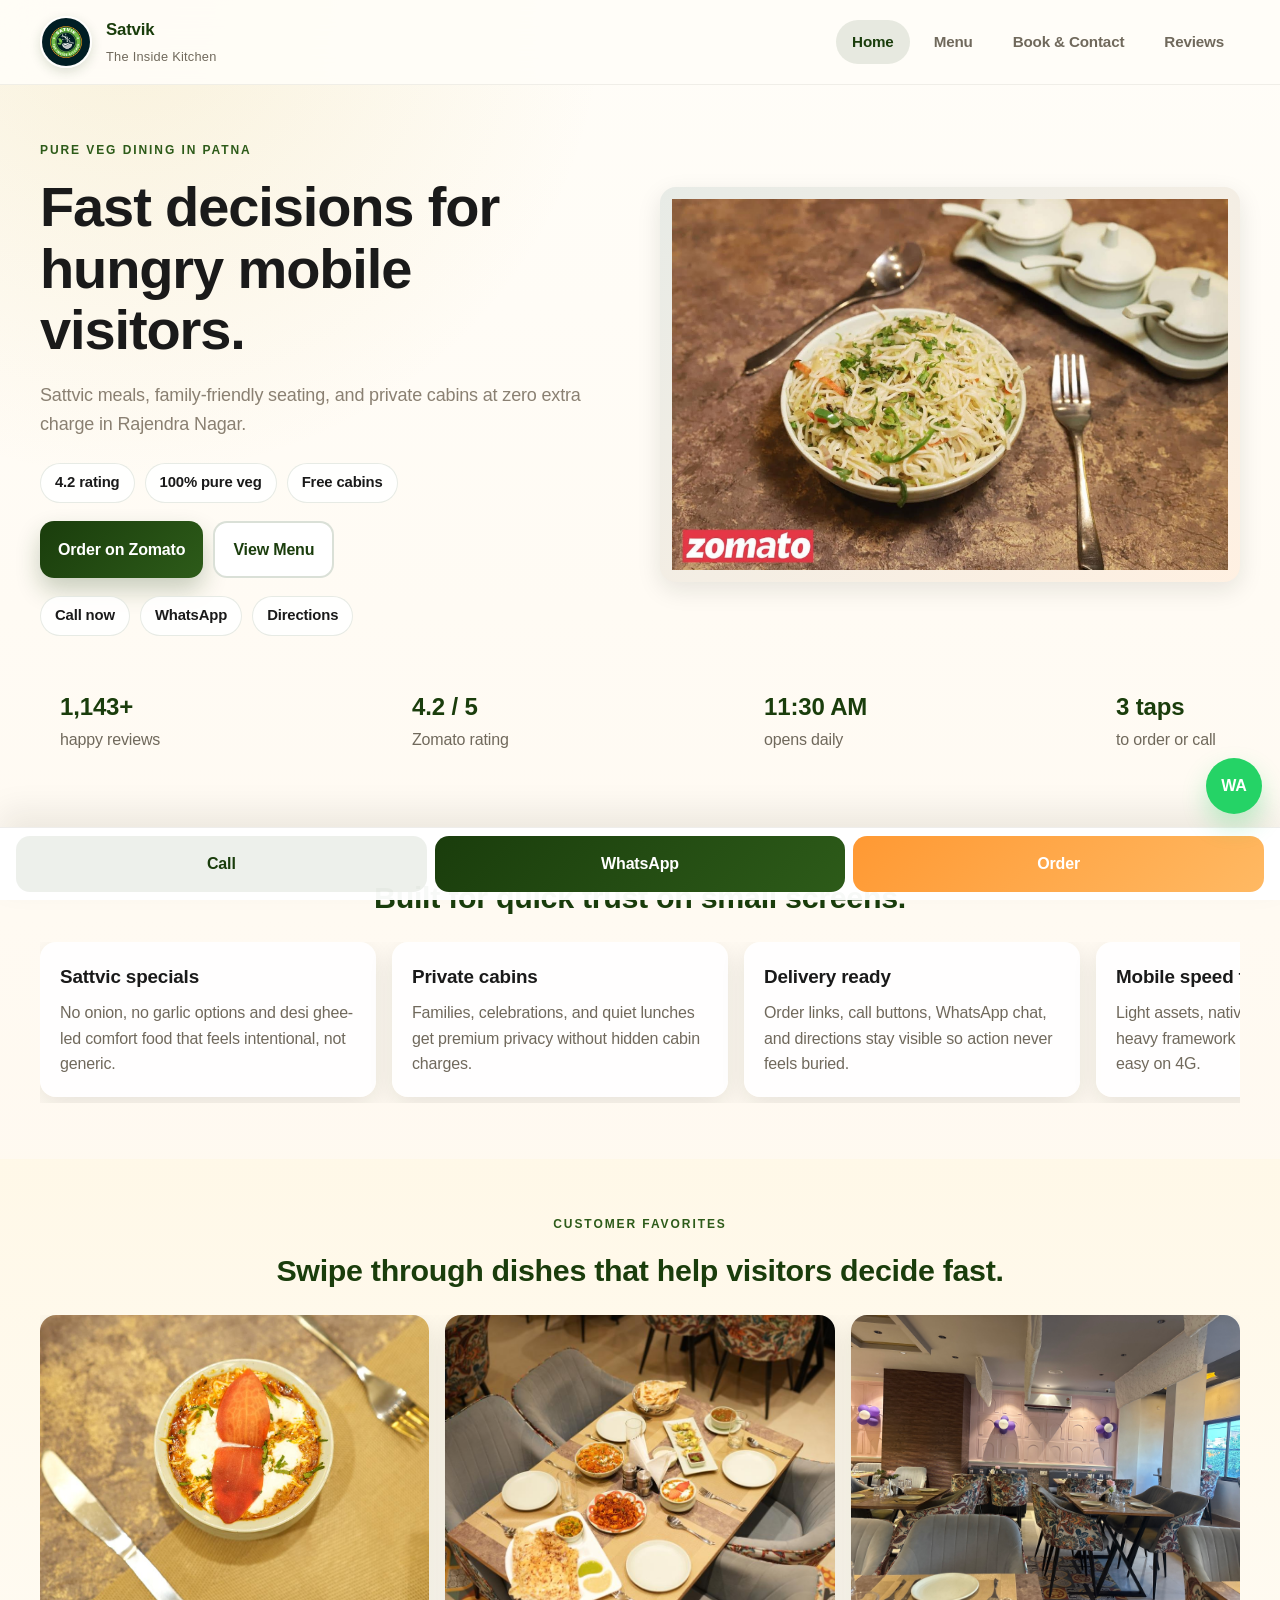
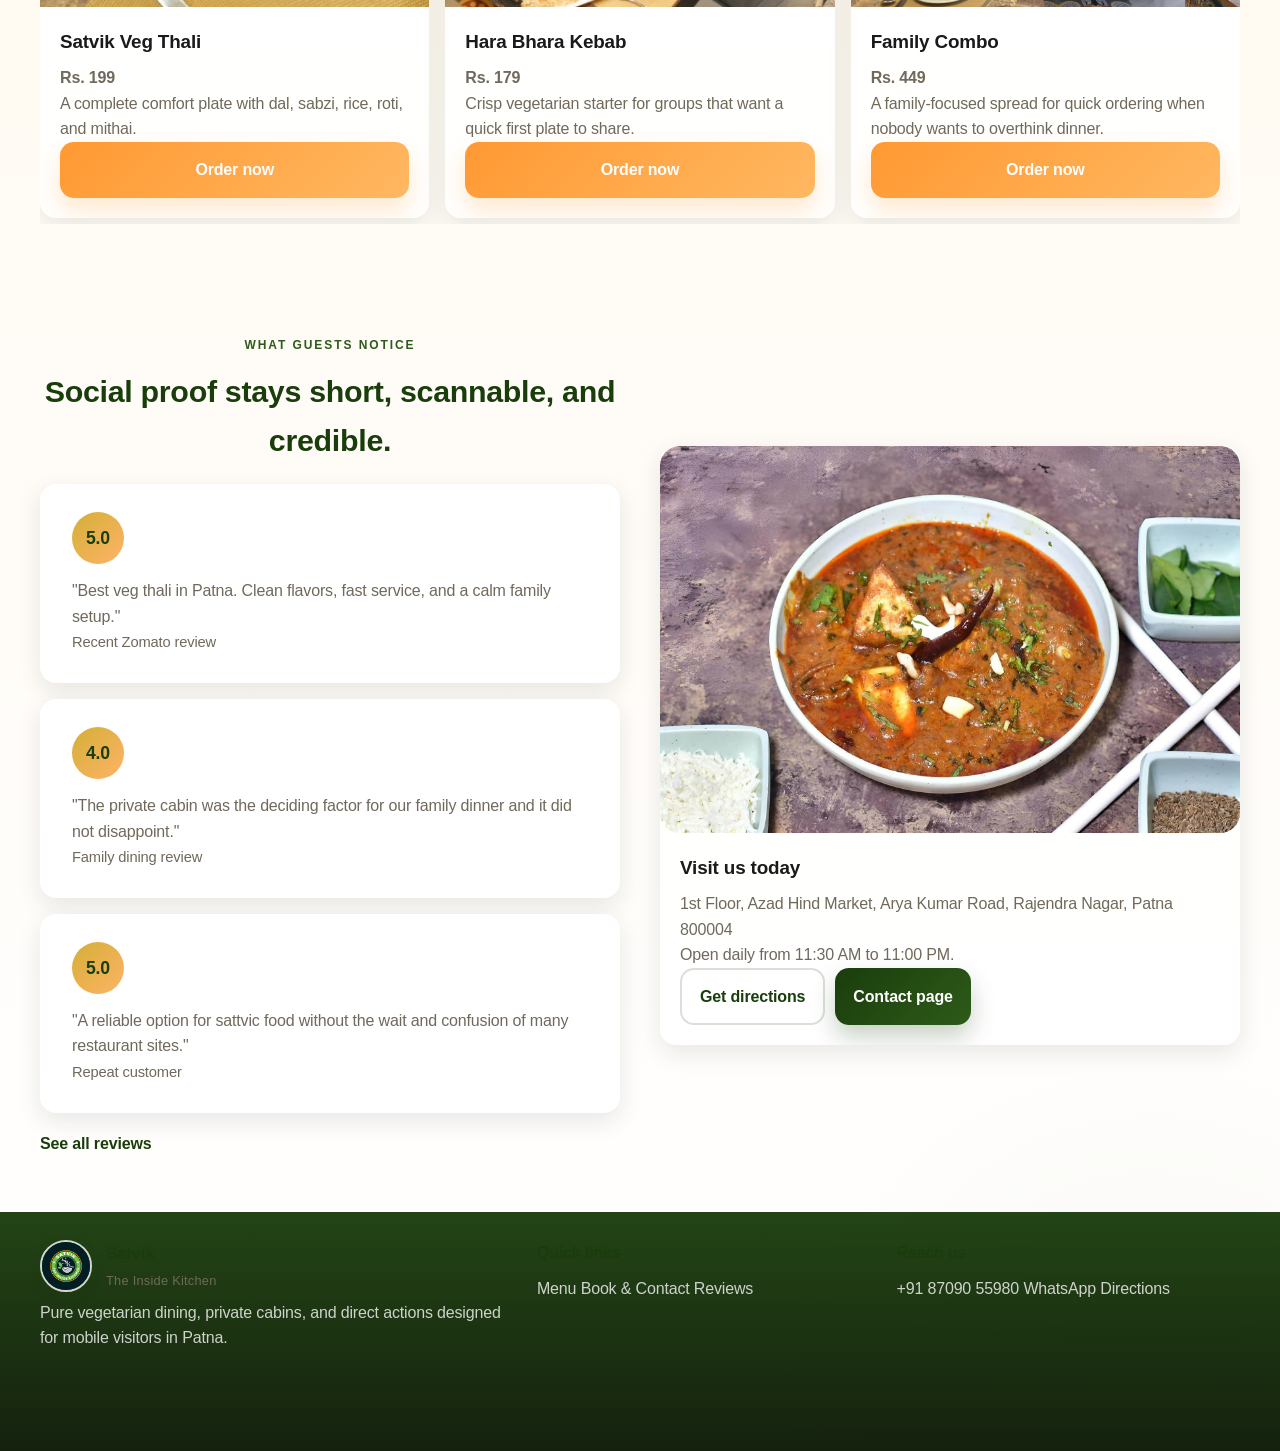
==== index.html @ 5a32f27f "changes" ====
<!DOCTYPE html>
<html lang="en">
<head>
  <meta charset="UTF-8">
  <meta name="viewport" content="width=device-width, initial-scale=1.0, maximum-scale=5.0, user-scalable=yes">
  <title>Satvik The Inside Kitchen | Pure Veg Restaurant in Patna</title>
  <meta name="description" content="Satvik The Inside Kitchen is a mobile-first pure vegetarian restaurant website for diners in Patna looking for sattvic meals, private cabins, family dining, and quick ordering.">
  <meta name="theme-color" content="#1A3D0C">
  <meta name="format-detection" content="telephone=no">
  <link rel="manifest" href="/manifest.json">
  <link rel="icon" href="/assets/img/logo.jpg" type="image/jpeg">
  <link rel="preload" href="/assets/css/styles.css" as="style">
  <link rel="stylesheet" href="/assets/css/styles.css">
  <meta property="og:title" content="Satvik The Inside Kitchen | Pure Veg Restaurant in Patna">
  <meta property="og:description" content="Pure veg dining, free private cabins, and fast mobile ordering for Patna.">
  <meta property="og:type" content="website">
  <meta property="og:image" content="/assets/img/interior-1.jpg">
  <script type="application/ld+json">
    {
      "@context": "https://schema.org",
      "@type": "Restaurant",
      "name": "Satvik The Inside Kitchen",
      "image": "https://satvik.in/logo.jpg",
      "address": {
        "@type": "PostalAddress",
        "streetAddress": "1st Floor, Azad Hind Market, Arya Kumar Road",
        "addressLocality": "Patna",
        "addressRegion": "Bihar",
        "postalCode": "800004",
        "addressCountry": "IN"
      },
      "geo": {
        "@type": "GeoCoordinates",
        "latitude": "25.5941",
        "longitude": "85.1376"
      },
      "telephone": "+918709055980",
      "servesCuisine": "Vegetarian, North Indian, South Indian",
      "priceRange": "INR 200-600",
      "openingHours": "Mo-Su 11:30-23:00",
      "aggregateRating": {
        "@type": "AggregateRating",
        "ratingValue": "4.2",
        "reviewCount": "1143"
      }
    }
  </script>
</head>
<body data-page="home">
  <div class="site-shell">
    <header class="site-header">
      <div class="container nav-row">
        <a class="brand" href="/index.html" aria-label="Satvik The Inside Kitchen home">
          <img src="/assets/img/logo.jpg" alt="Satvik The Inside Kitchen logo" width="52" height="52">
          <span class="brand-copy">
            <strong>Satvik</strong>
            <span>The Inside Kitchen</span>
          </span>
        </a>
        <button class="menu-toggle" type="button" aria-expanded="false" aria-controls="mobile-menu">
          <span></span>
          <span></span>
          <span></span>
          <span class="sr-only">Open navigation</span>
        </button>
        <nav class="desktop-nav" aria-label="Primary">
          <a href="/index.html">Home</a>
          <a href="/menu.html">Menu</a>
          <a href="/cabins.html">Book & Contact</a>
          <a href="/reviews.html">Reviews</a>
        </nav>
      </div>
      <div class="mobile-menu" id="mobile-menu" hidden>
        <div class="mobile-menu__panel">
          <div class="mobile-menu__top">
            <p class="eyebrow">Quick access</p>
            <button class="menu-close" type="button" aria-label="Close navigation">Close</button>
          </div>
          <nav class="mobile-menu__links" aria-label="Mobile">
            <a href="/index.html">Home</a>
            <a href="/menu.html">Menu</a>
            <a href="/cabins.html">Book Cabins</a>
            <a href="/reviews.html">Reviews</a>
          </nav>
          <div class="mobile-menu__actions">
            <a class="btn btn-primary" href="https://www.zomato.com/search?query=Satvik%20The%20Inside%20Kitchen%20Patna" target="_blank" rel="noreferrer">Order on Zomato</a>
            <a class="btn btn-secondary" href="https://www.swiggy.com/search?query=Satvik%20The%20Inside%20Kitchen" target="_blank" rel="noreferrer">Order on Swiggy</a>
          </div>
          <div class="mobile-menu__meta">
            <p><a href="tel:+918709055980">Call +91 87090 55980</a></p>
            <p>Open daily, 11:30 AM to 11:00 PM</p>
          </div>
        </div>
      </div>
    </header>

    <main>
      <section class="hero">
        <div class="container hero-grid">
          <div class="hero-copy">
            <p class="eyebrow">Pure veg dining in Patna</p>
            <h1>Fast decisions for hungry mobile visitors.</h1>
            <p class="lead">Sattvic meals, family-friendly seating, and private cabins at zero extra charge in Rajendra Nagar.</p>
            <div class="trust-badges" aria-label="Trust highlights">
              <span>4.2 rating</span>
              <span>100% pure veg</span>
              <span>Free cabins</span>
            </div>
            <div class="hero-actions">
              <a class="btn btn-primary" href="https://www.zomato.com/search?query=Satvik%20The%20Inside%20Kitchen%20Patna" target="_blank" rel="noreferrer">Order on Zomato</a>
              <a class="btn btn-secondary" href="/menu.html">View Menu</a>
            </div>
            <div class="quick-strip">
              <a href="tel:+918709055980">Call now</a>
              <a href="https://wa.me/918709055980?text=Hi%2C%20I%20want%20to%20order%20from%20Satvik%20The%20Inside%20Kitchen." target="_blank" rel="noreferrer">WhatsApp</a>
              <a href="https://maps.app.goo.gl/a57dWRMNnk5Z7AGJ7" target="_blank" rel="noreferrer">Directions</a>
            </div>
          </div>
          <div class="hero-media">
            <img src="/assets/img/interior-1.jpg" alt="Satvik restaurant interior" width="720" height="540">
          </div>
        </div>
      </section>

      <section class="stats-strip">
        <div class="container scroller" data-carousel="stats">
          <article class="stat-card">
            <strong>1,143+</strong>
            <span>happy reviews</span>
          </article>
          <article class="stat-card">
            <strong>4.2 / 5</strong>
            <span>Zomato rating</span>
          </article>
          <article class="stat-card">
            <strong>11:30 AM</strong>
            <span>opens daily</span>
          </article>
          <article class="stat-card">
            <strong>3 taps</strong>
            <span>to order or call</span>
          </article>
        </div>
      </section>

      <section class="section">
        <div class="container">
          <div class="section-heading">
            <p class="eyebrow">Why Patna chooses us</p>
            <h2>Built for quick trust on small screens.</h2>
          </div>
          <div class="feature-rail scroller" data-carousel="features">
            <article class="info-card feature-card">
              <h3>Sattvic specials</h3>
              <p>No onion, no garlic options and desi ghee-led comfort food that feels intentional, not generic.</p>
            </article>
            <article class="info-card feature-card">
              <h3>Private cabins</h3>
              <p>Families, celebrations, and quiet lunches get premium privacy without hidden cabin charges.</p>
            </article>
            <article class="info-card feature-card">
              <h3>Delivery ready</h3>
              <p>Order links, call buttons, WhatsApp chat, and directions stay visible so action never feels buried.</p>
            </article>
            <article class="info-card feature-card">
              <h3>Mobile speed first</h3>
              <p>Light assets, native lazy loading, and no heavy framework runtime keep the site easy on 4G.</p>
            </article>
          </div>
        </div>
      </section>

      <section class="section section-cream">
        <div class="container">
          <div class="section-heading">
            <p class="eyebrow">Customer favorites</p>
            <h2>Swipe through dishes that help visitors decide fast.</h2>
          </div>
          <div class="dish-carousel scroller" data-carousel="dishes">
            <article class="dish-card">
              <img src="/assets/img/dish-dal.jpg" alt="Satvik Dal with Cream" width="480" height="360" loading="lazy">
              <div class="dish-card__body">
                <h3>Satvik Veg Thali</h3>
                <p class="price">Rs. 199</p>
                <p>A complete comfort plate with dal, sabzi, rice, roti, and mithai.</p>
                <a class="btn btn-accent" href="https://wa.me/918709055980?text=Hi%2C%20I%20want%20to%20order%20the%20Satvik%20Veg%20Thali." target="_blank" rel="noreferrer">Order now</a>
              </div>
            </article>
            <article class="dish-card">
              <img src="/assets/img/table-spread.jpg" alt="Family Dining Spread" width="480" height="360" loading="lazy">
              <div class="dish-card__body">
                <h3>Hara Bhara Kebab</h3>
                <p class="price">Rs. 179</p>
                <p>Crisp vegetarian starter for groups that want a quick first plate to share.</p>
                <a class="btn btn-accent" href="https://wa.me/918709055980?text=Hi%2C%20I%20want%20to%20order%20Hara%20Bhara%20Kebab." target="_blank" rel="noreferrer">Order now</a>
              </div>
            </article>
            <article class="dish-card">
              <img src="/assets/img/interior-wide.jpg" alt="Restaurant Atmosphere" width="480" height="360" loading="lazy">
              <div class="dish-card__body">
                <h3>Family Combo</h3>
                <p class="price">Rs. 449</p>
                <p>A family-focused spread for quick ordering when nobody wants to overthink dinner.</p>
                <a class="btn btn-accent" href="https://wa.me/918709055980?text=Hi%2C%20I%20want%20to%20order%20the%20Family%20Combo." target="_blank" rel="noreferrer">Order now</a>
              </div>
            </article>
          </div>
        </div>
      </section>

      <section class="section">
        <div class="container split-grid">
          <div>
            <div class="section-heading">
              <p class="eyebrow">What guests notice</p>
              <h2>Social proof stays short, scannable, and credible.</h2>
            </div>
            <div class="stack">
              <article class="info-card review-card">
                <strong>5.0</strong>
                <p>"Best veg thali in Patna. Clean flavors, fast service, and a calm family setup."</p>
                <span>Recent Zomato review</span>
              </article>
              <article class="info-card review-card">
                <strong>4.0</strong>
                <p>"The private cabin was the deciding factor for our family dinner and it did not disappoint."</p>
                <span>Family dining review</span>
              </article>
              <article class="info-card review-card">
                <strong>5.0</strong>
                <p>"A reliable option for sattvic food without the wait and confusion of many restaurant sites."</p>
                <span>Repeat customer</span>
              </article>
            </div>
            <a class="text-link" href="/reviews.html">See all reviews</a>
          </div>
          <div class="location-panel">
            <img src="/assets/img/interior-2.jpg" alt="Restaurant interior at Satvik" width="640" height="480" loading="lazy">
            <div class="location-panel__body">
              <h3>Visit us today</h3>
              <p>1st Floor, Azad Hind Market, Arya Kumar Road, Rajendra Nagar, Patna 800004</p>
              <p>Open daily from 11:30 AM to 11:00 PM.</p>
              <div class="location-actions">
                <a class="btn btn-secondary" href="https://maps.app.goo.gl/a57dWRMNnk5Z7AGJ7" target="_blank" rel="noreferrer">Get directions</a>
                <a class="btn btn-primary" href="/contact.html">Contact page</a>
              </div>
            </div>
          </div>
        </div>
      </section>
    </main>

    <footer class="site-footer">
      <div class="container footer-grid">
        <div>
          <a class="brand brand-footer" href="/index.html">
            <img src="/assets/img/logo.jpg" alt="" width="52" height="52">
            <span class="brand-copy">
              <strong>Satvik</strong>
              <span>The Inside Kitchen</span>
            </span>
          </a>
          <p>Pure vegetarian dining, private cabins, and direct actions designed for mobile visitors in Patna.</p>
        </div>
        <div>
          <h2>Quick links</h2>
          <a href="/menu.html">Menu</a>
          <a href="/cabins.html">Book & Contact</a>
          <a href="/reviews.html">Reviews</a>
        </div>
        <div>
          <h2>Reach us</h2>
          <a href="tel:+918709055980">+91 87090 55980</a>
          <a href="https://wa.me/918709055980?text=Hi%2C%20I%20want%20to%20contact%20Satvik%20The%20Inside%20Kitchen." target="_blank" rel="noreferrer">WhatsApp</a>
          <a href="https://maps.app.goo.gl/a57dWRMNnk5Z7AGJ7" target="_blank" rel="noreferrer">Directions</a>
        </div>
      </div>
    </footer>

    <div class="bottom-action-bar" aria-label="Quick actions">
      <a href="tel:+918709055980">Call</a>
      <a class="is-primary" href="https://wa.me/918709055980?text=Hi%2C%20I%20want%20to%20place%20an%20order." target="_blank" rel="noreferrer">WhatsApp</a>
      <a class="is-accent" href="https://www.zomato.com/search?query=Satvik%20The%20Inside%20Kitchen%20Patna" target="_blank" rel="noreferrer">Order</a>
    </div>
    <a class="whatsapp-fab" href="https://wa.me/918709055980?text=Hi%2C%20I%20want%20to%20place%20an%20order." target="_blank" rel="noreferrer" aria-label="Chat on WhatsApp">WA</a>
  </div>
  <script src="/assets/js/app.js" defer></script>
</body>
</html>
---- assets/css/styles.css ----
:root {
  --green-900: #1a3d0c;
  --green-800: #234a12;
  --green-700: #2d5b19;
  --green-600: #3a6b22;
  --saffron-500: #ff9933;
  --saffron-400: #ffb366;
  --gold-500: #d4af37;
  --cream-100: #fff8e7;
  --stone-100: #f7f4ee;
  --stone-200: #ece5d8;
  --stone-400: #8a8072;
  --stone-500: #70695c;
  --text-900: #1a1a1a;
  --text-800: #2c2c2c;
  --text-700: #404040;
  --white: #ffffff;
  --shadow-soft: 0 16px 40px rgba(23, 32, 14, 0.14);
  --shadow-card: 0 8px 24px rgba(22, 28, 16, 0.1);
  --shadow-elevated: 0 20px 48px rgba(23, 32, 14, 0.18);
  --radius-sm: 12px;
  --radius-md: 16px;
  --radius-lg: 24px;
  --radius-full: 999px;
  --max-width: 1200px;
  --header-height: 84px;
  --action-bar-height: calc(72px + env(safe-area-inset-bottom, 0px));
}

*,
*::before,
*::after {
  box-sizing: border-box;
}

html {
  scroll-behavior: smooth;
}

body {
  margin: 0;
  font-family: 'Inter', -apple-system, BlinkMacSystemFont, "Segoe UI", Roboto, Oxygen, Ubuntu, sans-serif;
  font-size: 16px;
  line-height: 1.6;
  letter-spacing: -0.01em;
  color: var(--text-900);
  background:
    radial-gradient(circle at 10% 0%, rgba(212, 175, 55, 0.15), transparent 30rem),
    radial-gradient(circle at 90% 100%, rgba(26, 61, 12, 0.04), transparent 25rem),
    linear-gradient(180deg, #fffdf8 0%, #fff9f0 40%, #ffffff 100%);
  min-height: 100vh;
  -webkit-font-smoothing: antialiased;
  -moz-osx-font-smoothing: grayscale;
}

body.menu-open {
  overflow: hidden;
}

img {
  display: block;
  max-width: 100%;
  height: auto;
}

a {
  color: inherit;
  text-decoration: none;
}

button,
input,
select,
textarea {
  font: inherit;
}

button {
  cursor: pointer;
}

.sr-only {
  position: absolute;
  width: 1px;
  height: 1px;
  padding: 0;
  margin: -1px;
  overflow: hidden;
  clip: rect(0 0 0 0);
  white-space: nowrap;
  border: 0;
}

.container {
  width: min(100% - 32px, var(--max-width));
  margin: 0 auto;
}

.stack {
  display: grid;
  gap: 16px;
}

.site-header {
  position: sticky;
  top: 0;
  z-index: 30;
  backdrop-filter: blur(20px);
  background: rgba(255, 253, 248, 0.92);
  border-bottom: 1px solid rgba(112, 105, 92, 0.1);
}

.nav-row {
  min-height: var(--header-height);
  display: flex;
  align-items: center;
  justify-content: space-between;
  gap: 20px;
}

.brand {
  display: inline-flex;
  align-items: center;
  gap: 14px;
  min-height: 52px;
  text-decoration: none;
}

.brand img {
  width: 52px;
  height: 52px;
  border-radius: 50%;
  object-fit: cover;
  box-shadow: 0 4px 12px rgba(26, 61, 12, 0.15);
  border: 2px solid rgba(255, 255, 255, 0.8);
  transition: transform 0.2s ease, box-shadow 0.2s ease;
}

.brand:hover img {
  transform: scale(1.05);
  box-shadow: 0 6px 20px rgba(26, 61, 12, 0.2);
}

.brand-copy {
  display: grid;
  gap: 3px;
}

.brand-copy strong {
  font-size: 1.05rem;
  font-weight: 700;
  letter-spacing: -0.01em;
  color: var(--green-900);
}

.brand-copy span {
  font-size: 0.8rem;
  color: var(--stone-500);
  font-weight: 500;
  letter-spacing: 0.02em;
}

.menu-toggle,
.menu-close {
  min-width: 48px;
  min-height: 48px;
  border-radius: 999px;
  border: 1px solid rgba(26, 61, 12, 0.12);
  background: rgba(255, 255, 255, 0.94);
}

.menu-toggle {
  display: inline-grid;
  place-items: center;
  gap: 4px;
  padding: 10px;
}

.menu-toggle span:not(.sr-only) {
  width: 18px;
  height: 2px;
  border-radius: 999px;
  background: var(--green-900);
}

.desktop-nav {
  display: none;
  align-items: center;
  gap: 8px;
}

.desktop-nav a {
  color: var(--stone-500);
  font-weight: 600;
  font-size: 0.95rem;
  padding: 10px 16px;
  border-radius: var(--radius-full);
  transition: all 0.2s ease;
  position: relative;
}

.desktop-nav a:hover,
.desktop-nav a:focus-visible {
  color: var(--green-700);
  background: rgba(26, 61, 12, 0.06);
}

.desktop-nav a[href="/index.html"]:hover,
.desktop-nav a[href="/menu.html"]:hover,
.desktop-nav a[href="/cabins.html"]:hover,
.desktop-nav a[href="/reviews.html"]:hover {
  color: var(--green-900);
}

body[data-page="home"] .desktop-nav a[href="/index.html"],
body[data-page="menu"] .desktop-nav a[href="/menu.html"],
body[data-page="cabins"] .desktop-nav a[href="/cabins.html"],
body[data-page="reviews"] .desktop-nav a[href="/reviews.html"] {
  color: var(--green-900);
  background: rgba(26, 61, 12, 0.1);
  font-weight: 700;
}

.mobile-menu {
  position: fixed;
  inset: 0;
  background: rgba(24, 30, 20, 0.38);
  z-index: 50;
}

.mobile-menu__panel {
  margin-left: auto;
  width: min(100%, 380px);
  min-height: 100%;
  padding: 24px 20px calc(112px + env(safe-area-inset-bottom, 0px));
  background:
    linear-gradient(180deg, rgba(255, 255, 255, 0.98), rgba(255, 248, 231, 0.95));
  box-shadow: -24px 0 48px rgba(14, 18, 8, 0.16);
  display: grid;
  align-content: start;
  gap: 24px;
}

.mobile-menu__top {
  display: flex;
  align-items: center;
  justify-content: space-between;
}

.mobile-menu__links,
.mobile-menu__actions,
.mobile-menu__meta {
  display: grid;
  gap: 12px;
}

.mobile-menu__links a {
  min-height: 52px;
  display: flex;
  align-items: center;
  padding: 0 16px;
  border-radius: var(--radius-sm);
  background: rgba(255, 255, 255, 0.7);
  font-weight: 700;
}

.mobile-menu__meta {
  color: var(--stone-500);
  font-size: 0.94rem;
}

.eyebrow {
  margin: 0;
  color: var(--green-700);
  font-size: 0.75rem;
  font-weight: 700;
  letter-spacing: 0.16em;
  text-transform: uppercase;
  font-family: inherit;
}

.hero,
.page-hero {
  padding: 24px 0 16px;
}

.hero-grid,
.split-grid {
  display: grid;
  gap: 24px;
}

.hero-copy {
  padding: 8px 0 0;
}

.hero-copy h1,
.page-hero h1 {
  margin: 16px 0 20px;
  font-size: clamp(2rem, 5vw, 3.5rem);
  line-height: 1.1;
  letter-spacing: -0.02em;
  font-weight: 700;
  color: var(--text-900);
}

.lead {
  margin: 0;
  color: var(--stone-400);
  font-size: 1.125rem;
  line-height: 1.6;
  font-weight: 400;
  max-width: 65ch;
}

.hero-media,
.media-card,
.map-card,
.location-panel,
.form-panel,
.summary-card,
.info-card,
.dish-card,
.action-card {
  border-radius: var(--radius-md);
  box-shadow: var(--shadow-card);
  background: rgba(255, 255, 255, 0.9);
}

.hero-media {
  overflow: hidden;
  padding: 12px;
  background:
    linear-gradient(145deg, rgba(26, 61, 12, 0.1), rgba(255, 153, 51, 0.14)),
    var(--white);
}

.trust-badges,
.quick-strip,
.hero-actions,
.location-actions {
  display: flex;
  flex-wrap: wrap;
  gap: 10px;
}

.trust-badges {
  margin: 24px 0 18px;
}

.trust-badges span,
.quick-strip a {
  min-height: 40px;
  display: inline-flex;
  align-items: center;
  padding: 0 14px;
  border-radius: 999px;
  background: rgba(255, 255, 255, 0.86);
  border: 1px solid rgba(26, 61, 12, 0.1);
  font-size: 0.93rem;
  font-weight: 600;
}

.quick-strip {
  margin-top: 18px;
}

.btn {
  min-height: 56px;
  width: 100%;
  padding: 14px 18px;
  border-radius: 14px;
  border: 0;
  display: inline-flex;
  justify-content: center;
  align-items: center;
  gap: 8px;
  font-weight: 800;
  text-align: center;
  transition: transform 0.18s ease, box-shadow 0.18s ease;
}

.btn:active {
  transform: scale(0.98);
}

.btn-primary {
  background: linear-gradient(135deg, var(--green-900), var(--green-700));
  color: var(--white);
  box-shadow: 0 12px 24px rgba(26, 61, 12, 0.24);
}

.btn-secondary {
  background: var(--white);
  color: var(--green-900);
  border: 2px solid rgba(26, 61, 12, 0.16);
}

.btn-accent {
  background: linear-gradient(135deg, var(--saffron-500), #ffb861);
  color: var(--white);
  box-shadow: 0 12px 24px rgba(255, 153, 51, 0.24);
}

.btn-small {
  min-height: 40px;
  width: auto;
  padding: 8px 14px;
  border-radius: 10px;
  font-size: 0.95rem;
}

.section {
  padding: 28px 0;
}

.section-cream {
  background: linear-gradient(180deg, rgba(255, 248, 231, 0.9), rgba(255, 253, 248, 0.7));
}

.section-heading {
  padding-bottom: 20px;
  text-align: center;
}

.section-heading h2 {
  margin: 12px 0 0;
  font-size: clamp(1.4rem, 4vw, 1.8rem);
  font-weight: 700;
  color: var(--green-900);
  letter-spacing: -0.01em;
}

h2 {
  font-size: clamp(1.3rem, 3vw, 1.6rem);
  font-weight: 700;
  color: var(--green-900);
  letter-spacing: -0.01em;
  margin: 0 0 12px;
}

h3 {
  font-size: 1.15rem;
  font-weight: 600;
  color: var(--text-900);
  margin: 0 0 8px;
}

p {
  margin: 0 0 16px;
  color: var(--text-700);
}

.page-hero--compact {
  padding: 32px 0 24px;
  text-align: center;
}

.page-hero--compact h1 {
  max-width: 800px;
  margin-left: auto;
  margin-right: auto;
}

.page-hero--compact .lead {
  margin-left: auto;
  margin-right: auto;
}

.scroller {
  display: grid;
  grid-auto-flow: column;
  grid-auto-columns: minmax(76%, 1fr);
  gap: 16px;
  overflow-x: auto;
  overscroll-behavior-x: contain;
  scroll-snap-type: x mandatory;
  padding-bottom: 6px;
  scrollbar-width: none;
}

.scroller::-webkit-scrollbar {
  display: none;
}

.scroller > * {
  scroll-snap-align: start;
}

.stats-strip {
  padding-bottom: 8px;
}

.stat-card,
.feature-card,
.review-card,
.summary-card,
.centered-panel {
  padding: 20px;
}

.stat-card strong {
  display: block;
  font-size: 1.5rem;
  color: var(--green-900);
}

.stat-card span {
  color: var(--stone-500);
}

.info-card h2,
.info-card h3,
.dish-card h3,
.location-panel__body h3 {
  margin: 0 0 8px;
  font-size: 1.18rem;
}

.info-card p,
.dish-card p,
.review-card p,
.location-panel__body p,
.summary-card p,
.centered-panel p {
  margin: 0;
  color: var(--stone-500);
}

.dish-card {
  overflow: hidden;
}

.dish-card img {
  aspect-ratio: 4 / 3;
  object-fit: cover;
  width: 100%;
}

.dish-card__body,
.location-panel__body,
.map-card,
.form-panel,
.summary-card,
.centered-panel {
  padding: 20px;
}

.price {
  color: var(--green-900);
  font-weight: 800;
  margin: 10px 0;
}

.review-card strong,
.summary-score {
  display: inline-flex;
  min-width: 52px;
  min-height: 52px;
  align-items: center;
  justify-content: center;
  border-radius: 999px;
  background: rgba(212, 175, 55, 0.18);
  color: var(--green-900);
  margin-bottom: 14px;
  font-size: 1.1rem;
}

.review-card span,
.review-source span,
.review-meta span {
  color: var(--stone-500);
  font-size: 0.92rem;
}

.text-link {
  display: inline-flex;
  margin-top: 18px;
  color: var(--green-900);
  font-weight: 800;
}

.page-main {
  padding-bottom: calc(var(--action-bar-height) + 24px);
}

.page-hero--compact {
  padding-bottom: 10px;
}

.sticky-tabs {
  position: sticky;
  top: var(--header-height);
  z-index: 20;
  background: rgba(255, 251, 243, 0.92);
  backdrop-filter: blur(16px);
  border-bottom: 1px solid rgba(112, 105, 92, 0.12);
}

.tab-row {
  display: flex;
  gap: 10px;
  overflow-x: auto;
  padding: 12px 0;
  scrollbar-width: none;
}

.tab-row::-webkit-scrollbar {
  display: none;
}

.tab-link {
  min-height: 44px;
  padding: 0 16px;
  border-radius: 999px;
  border: 1px solid rgba(26, 61, 12, 0.12);
  background: var(--white);
  display: inline-flex;
  align-items: center;
  justify-content: center;
  font-weight: 700;
  white-space: nowrap;
}

.tab-link.is-active {
  background: var(--green-900);
  color: var(--white);
}

.menu-layout {
  display: grid;
  gap: 24px;
}

.menu-group {
  scroll-margin-top: 144px;
}

.menu-group__header {
  margin-bottom: 14px;
}

.menu-group__header h2 {
  margin: 0 0 8px;
  font-size: 1.5rem;
}

.menu-group__header p {
  margin: 0;
  color: var(--stone-500);
}

.menu-items {
  display: grid;
  gap: 12px;
}

.menu-item {
  display: flex;
  gap: 12px;
  align-items: stretch;
  padding: 14px;
  border-radius: 18px;
  background: rgba(255, 255, 255, 0.92);
  box-shadow: var(--shadow-card);
}

.menu-item img {
  width: 88px;
  height: 88px;
  flex-shrink: 0;
  border-radius: 14px;
}

.menu-item h3 {
  margin: 0 0 6px;
  font-size: 1.05rem;
}

.menu-item p {
  margin: 0 0 10px;
  color: var(--stone-500);
  font-size: 0.95rem;
}

.menu-item__footer {
  display: flex;
  align-items: center;
  justify-content: space-between;
  gap: 12px;
}

.menu-item__footer strong {
  font-size: 1.12rem;
  color: var(--green-900);
}

.is-hidden {
  display: none;
}

.btn-show-more {
  margin-top: 14px;
}

.menu-cta {
  position: sticky;
  bottom: calc(var(--action-bar-height) + 16px);
  align-self: start;
  display: grid;
  gap: 14px;
  padding: 20px;
  border-radius: var(--radius-md);
  background: linear-gradient(180deg, rgba(26, 61, 12, 0.95), rgba(45, 91, 25, 0.93));
  color: var(--white);
  box-shadow: var(--shadow-soft);
}

.menu-cta h2,
.menu-cta p {
  margin: 0;
}

.features-grid,
.platform-grid,
.footer-grid {
  display: grid;
  gap: 16px;
}

.gallery-rail img,
.gallery-grid img,
.map-card img,
.location-panel img {
  width: 100%;
  border-radius: 20px;
}

.gallery-grid {
  display: grid;
  grid-template-columns: repeat(2, minmax(0, 1fr));
  gap: 8px;
}

.gallery-item {
  padding: 0;
  border: 0;
  background: transparent;
  border-radius: 16px;
  overflow: hidden;
  box-shadow: var(--shadow-card);
}

.gallery-item[hidden] {
  display: none;
}

.lightbox {
  position: fixed;
  inset: 0;
  z-index: 80;
  background: rgba(14, 16, 11, 0.9);
  display: grid;
  place-items: center;
  padding: 20px;
}

.lightbox img {
  max-width: min(100%, 720px);
  max-height: 80vh;
  border-radius: 20px;
}

.lightbox__close {
  position: absolute;
  top: 20px;
  right: 20px;
  min-height: 48px;
  padding: 0 16px;
  border-radius: 999px;
  border: 0;
  background: rgba(255, 255, 255, 0.14);
  color: var(--white);
}

.summary-card {
  background: linear-gradient(145deg, rgba(26, 61, 12, 0.98), rgba(45, 91, 25, 0.96));
  color: var(--white);
}

.summary-card p {
  color: rgba(255, 255, 255, 0.76);
}

.summary-score {
  background: rgba(255, 255, 255, 0.14);
  color: var(--white);
  width: 72px;
  height: 72px;
  font-size: 1.6rem;
}

.review-meta,
.review-source {
  display: flex;
  align-items: center;
  justify-content: space-between;
  gap: 12px;
}

.review-card--full p {
  margin: 16px 0;
  line-height: 1.7;
  font-size: 1.05rem;
}

.reviews-stack {
  display: grid;
  gap: 16px;
  max-width: 800px;
  margin: 0 auto;
}

.review-card {
  padding: 24px;
  background: var(--white);
  border-radius: var(--radius-md);
  box-shadow: var(--shadow-card);
  transition: transform 0.2s ease, box-shadow 0.2s ease;
}

.review-card:hover {
  transform: translateY(-2px);
  box-shadow: var(--shadow-soft);
}

.review-card strong {
  background: linear-gradient(135deg, var(--gold-500), var(--saffron-400));
  color: var(--green-900);
  font-weight: 700;
}

.platform-grid {
  display: grid;
  gap: 12px;
}

.platform-grid .info-card {
  padding: 20px;
  text-align: center;
  display: flex;
  flex-direction: column;
  align-items: center;
  justify-content: center;
  min-height: 100px;
}

.platform-grid .info-card h2 {
  font-size: 0.9rem;
  color: var(--stone-500);
  margin: 0 0 6px;
  font-weight: 600;
  text-transform: uppercase;
  letter-spacing: 0.08em;
}

.platform-grid .info-card p {
  font-size: 1.4rem;
  font-weight: 700;
  color: var(--green-900);
  margin: 0;
}

.summary-card {
  padding: 28px;
  display: flex;
  flex-direction: column;
  justify-content: center;
}

.summary-card h2 {
  font-size: 1.1rem;
  margin: 16px 0 8px;
  font-weight: 600;
}

.summary-card p {
  font-size: 0.95rem;
  line-height: 1.6;
}

.summary-score {
  background: linear-gradient(135deg, var(--gold-500), var(--saffron-400));
  color: var(--green-900);
  width: 72px;
  height: 72px;
  font-size: 1.8rem;
  font-weight: 700;
  box-shadow: 0 8px 20px rgba(212, 175, 55, 0.3);
}

.centered-panel {
  text-align: center;
  padding: 40px 24px;
  max-width: 600px;
  margin: 0 auto;
}

.centered-panel h2 {
  font-size: 1.5rem;
  margin-bottom: 12px;
  color: var(--green-900);
}

.centered-panel p {
  color: var(--stone-500);
  margin-bottom: 24px;
  font-size: 1.05rem;
}

.map-card {
  position: relative;
  padding: 16px;
}

.map-card__cta {
  margin-top: 16px;
}

.action-card {
  min-height: 72px;
  padding: 18px 20px;
  display: grid;
  gap: 4px;
}

.action-card strong {
  font-size: 1.06rem;
}

.action-card span {
  color: var(--stone-500);
}

.form-panel {
  padding: 24px 20px;
}

.booking-form,
.contact-form {
  display: grid;
  gap: 14px;
}

.booking-form label,
.contact-form label {
  display: grid;
  gap: 8px;
}

.booking-form span,
.contact-form span {
  font-size: 0.92rem;
  font-weight: 700;
}

input,
select,
textarea {
  width: 100%;
  min-height: 56px;
  padding: 14px 16px;
  border-radius: 14px;
  border: 2px solid rgba(112, 105, 92, 0.16);
  background: var(--white);
  color: var(--text-900);
}

textarea {
  resize: vertical;
  min-height: 120px;
}

input:focus,
select:focus,
textarea:focus {
  outline: none;
  border-color: rgba(26, 61, 12, 0.5);
  box-shadow: 0 0 0 4px rgba(26, 61, 12, 0.1);
}

.form-note {
  margin: 0;
  color: var(--stone-500);
  font-size: 0.92rem;
}

.centered-panel {
  text-align: center;
  display: grid;
  gap: 14px;
}

.location-panel {
  overflow: hidden;
}

.site-footer {
  padding: 28px 0 calc(var(--action-bar-height) + 28px);
  background: linear-gradient(180deg, rgba(26, 61, 12, 0.96), rgba(16, 29, 9, 0.98));
  color: var(--white);
}

.site-footer p,
.site-footer a,
.site-footer h2 {
  margin: 0;
}

.site-footer h2 {
  margin-bottom: 10px;
  font-size: 1rem;
}

.site-footer a,
.site-footer p {
  color: rgba(255, 255, 255, 0.78);
}

.brand-footer {
  margin-bottom: 14px;
}

.bottom-action-bar {
  position: fixed;
  left: 0;
  right: 0;
  bottom: 0;
  z-index: 60;
  display: grid;
  grid-template-columns: repeat(3, minmax(0, 1fr));
  gap: 8px;
  padding: 8px 16px calc(8px + env(safe-area-inset-bottom, 0px));
  background: rgba(255, 255, 255, 0.97);
  border-top: 1px solid rgba(112, 105, 92, 0.12);
  box-shadow: 0 -16px 32px rgba(20, 24, 14, 0.08);
}

.bottom-action-bar a {
  min-height: 56px;
  border-radius: 14px;
  display: grid;
  place-items: center;
  font-weight: 800;
  background: rgba(26, 61, 12, 0.08);
  color: var(--green-900);
}

.bottom-action-bar .is-primary {
  background: linear-gradient(135deg, var(--green-900), var(--green-700));
  color: var(--white);
}

.bottom-action-bar .is-accent {
  background: linear-gradient(135deg, var(--saffron-500), #ffb963);
  color: var(--white);
}

.whatsapp-fab {
  position: fixed;
  right: 18px;
  bottom: calc(var(--action-bar-height) + 14px);
  z-index: 61;
  width: 56px;
  height: 56px;
  border-radius: 999px;
  display: grid;
  place-items: center;
  background: #25d366;
  color: var(--white);
  font-weight: 900;
  box-shadow: 0 12px 24px rgba(37, 211, 102, 0.28);
  animation: fabPulse 0.9s ease-out 1;
}

@keyframes fabPulse {
  0% { transform: scale(0.88); opacity: 0.7; }
  70% { transform: scale(1.06); opacity: 1; }
  100% { transform: scale(1); }
}

@media (min-width: 700px) {
  .hero-actions,
  .location-actions {
    flex-wrap: nowrap;
  }

  .hero-actions .btn,
  .location-actions .btn {
    width: auto;
  }

  .scroller {
    grid-auto-columns: minmax(38%, 1fr);
  }

  .gallery-grid {
    grid-template-columns: repeat(3, minmax(0, 1fr));
  }

  .features-grid,
  .platform-grid {
    grid-template-columns: repeat(2, minmax(0, 1fr));
  }

  .footer-grid {
    grid-template-columns: 1.4fr 1fr 1fr;
  }
}

.contact-grid {
  display: grid;
  grid-template-columns: repeat(2, 1fr);
  gap: 16px;
}

.contact-card {
  display: flex;
  align-items: center;
  gap: 16px;
  padding: 20px;
  background: var(--white);
  border-radius: var(--radius-md);
  box-shadow: var(--shadow-card);
  transition: transform 0.2s ease, box-shadow 0.2s ease;
}

.contact-card:hover {
  transform: translateY(-2px);
  box-shadow: var(--shadow-soft);
}

.contact-icon {
  font-size: 1.5rem;
  width: 48px;
  height: 48px;
  display: grid;
  place-items: center;
  background: var(--cream-100);
  border-radius: var(--radius-sm);
}

.contact-info {
  display: grid;
  gap: 4px;
}

.contact-info strong {
  color: var(--green-900);
  font-size: 0.95rem;
}

.contact-info span {
  color: var(--stone-500);
  font-size: 0.85rem;
}

.location-card h2 {
  color: var(--green-900);
  margin-bottom: 16px;
}

.location-card .address {
  color: var(--text-900);
  line-height: 1.7;
  margin-bottom: 20px;
}

.location-card .hours h3 {
  color: var(--green-700);
  font-size: 0.95rem;
  margin-bottom: 8px;
}

.location-card .hours small {
  color: var(--stone-500);
}

.map-wrapper img {
  width: 100%;
  height: auto;
  border-radius: var(--radius-md);
  object-fit: cover;
}

.feature-highlight {
  text-align: center;
  padding: 28px 20px;
}

.feature-number {
  font-size: 2.5rem;
  font-weight: 700;
  color: var(--saffron-500);
  line-height: 1;
  margin-bottom: 12px;
}

.feature-highlight h3 {
  color: var(--green-900);
  margin-bottom: 8px;
  font-size: 1.1rem;
}

.form-grid {
  display: grid;
  grid-template-columns: 1fr;
  gap: 16px;
}

.form-full {
  grid-column: 1 / -1;
}

.btn-large {
  width: 100%;
  padding: 16px 24px;
  font-size: 1rem;
}

.contact-form-panel {
  max-width: 600px;
  margin: 0 auto;
}

@media (min-width: 600px) {
  .contact-grid {
    grid-template-columns: repeat(4, 1fr);
  }

  .form-grid {
    grid-template-columns: repeat(2, 1fr);
  }
}

@media (min-width: 700px) {
  .hero-actions,
  .location-actions {
    flex-wrap: nowrap;
  }

  .hero-actions .btn,
  .location-actions .btn {
    width: auto;
  }

  .scroller {
    grid-auto-columns: minmax(38%, 1fr);
  }

  .gallery-grid {
    grid-template-columns: repeat(3, minmax(0, 1fr));
  }

  .features-grid,
  .platform-grid {
    grid-template-columns: repeat(2, minmax(0, 1fr));
  }

  .footer-grid {
    grid-template-columns: 1.4fr 1fr 1fr;
  }

  .section {
    padding: 56px 0;
  }

  .page-hero--compact {
    padding: 48px 0 40px;
  }
}

@media (min-width: 900px) {
  .desktop-nav {
    display: inline-flex;
  }

  .menu-toggle {
    display: none;
  }

  .hero,
  .page-hero {
    padding: 48px 0 32px;
  }

  .hero-grid,
  .split-grid {
    grid-template-columns: repeat(2, minmax(0, 1fr));
    align-items: center;
    gap: 40px;
  }

  .split-grid--hero {
    grid-template-columns: 1.1fr 0.9fr;
  }

  .info-section {
    align-items: stretch;
  }

  .info-section .info-card {
    height: 100%;
  }

  .menu-layout {
    grid-template-columns: 1fr 320px;
    align-items: start;
  }

  .menu-group {
    grid-column: 1;
  }

  .menu-cta {
    grid-column: 2;
    grid-row: 1 / span 5;
  }

  .features-grid {
    grid-template-columns: repeat(4, minmax(0, 1fr));
  }

  .platform-grid {
    grid-template-columns: repeat(2, 1fr);
  }

  .scroller {
    grid-auto-columns: minmax(28%, 1fr);
  }

  .reviews-stack {
    gap: 20px;
  }

  .review-card {
    padding: 28px 32px;
  }

  .section-heading h2 {
    font-size: 1.9rem;
  }

  h2 {
    font-size: 1.6rem;
  }
}
---- assets/css/styles.css ----
:root {
  --green-900: #1a3d0c;
  --green-800: #234a12;
  --green-700: #2d5b19;
  --green-600: #3a6b22;
  --saffron-500: #ff9933;
  --saffron-400: #ffb366;
  --gold-500: #d4af37;
  --cream-100: #fff8e7;
  --stone-100: #f7f4ee;
  --stone-200: #ece5d8;
  --stone-400: #8a8072;
  --stone-500: #70695c;
  --text-900: #1a1a1a;
  --text-800: #2c2c2c;
  --text-700: #404040;
  --white: #ffffff;
  --shadow-soft: 0 16px 40px rgba(23, 32, 14, 0.14);
  --shadow-card: 0 8px 24px rgba(22, 28, 16, 0.1);
  --shadow-elevated: 0 20px 48px rgba(23, 32, 14, 0.18);
  --radius-sm: 12px;
  --radius-md: 16px;
  --radius-lg: 24px;
  --radius-full: 999px;
  --max-width: 1200px;
  --header-height: 84px;
  --action-bar-height: calc(72px + env(safe-area-inset-bottom, 0px));
}

*,
*::before,
*::after {
  box-sizing: border-box;
}

html {
  scroll-behavior: smooth;
}

body {
  margin: 0;
  font-family: 'Inter', -apple-system, BlinkMacSystemFont, "Segoe UI", Roboto, Oxygen, Ubuntu, sans-serif;
  font-size: 16px;
  line-height: 1.6;
  letter-spacing: -0.01em;
  color: var(--text-900);
  background:
    radial-gradient(circle at 10% 0%, rgba(212, 175, 55, 0.15), transparent 30rem),
    radial-gradient(circle at 90% 100%, rgba(26, 61, 12, 0.04), transparent 25rem),
    linear-gradient(180deg, #fffdf8 0%, #fff9f0 40%, #ffffff 100%);
  min-height: 100vh;
  -webkit-font-smoothing: antialiased;
  -moz-osx-font-smoothing: grayscale;
}

body.menu-open {
  overflow: hidden;
}

img {
  display: block;
  max-width: 100%;
  height: auto;
}

a {
  color: inherit;
  text-decoration: none;
}

button,
input,
select,
textarea {
  font: inherit;
}

button {
  cursor: pointer;
}

.sr-only {
  position: absolute;
  width: 1px;
  height: 1px;
  padding: 0;
  margin: -1px;
  overflow: hidden;
  clip: rect(0 0 0 0);
  white-space: nowrap;
  border: 0;
}

.container {
  width: min(100% - 32px, var(--max-width));
  margin: 0 auto;
}

.stack {
  display: grid;
  gap: 16px;
}

.site-header {
  position: sticky;
  top: 0;
  z-index: 30;
  backdrop-filter: blur(20px);
  background: rgba(255, 253, 248, 0.92);
  border-bottom: 1px solid rgba(112, 105, 92, 0.1);
}

.nav-row {
  min-height: var(--header-height);
  display: flex;
  align-items: center;
  justify-content: space-between;
  gap: 20px;
}

.brand {
  display: inline-flex;
  align-items: center;
  gap: 14px;
  min-height: 52px;
  text-decoration: none;
}

.brand img {
  width: 52px;
  height: 52px;
  border-radius: 50%;
  object-fit: cover;
  box-shadow: 0 4px 12px rgba(26, 61, 12, 0.15);
  border: 2px solid rgba(255, 255, 255, 0.8);
  transition: transform 0.2s ease, box-shadow 0.2s ease;
}

.brand:hover img {
  transform: scale(1.05);
  box-shadow: 0 6px 20px rgba(26, 61, 12, 0.2);
}

.brand-copy {
  display: grid;
  gap: 3px;
}

.brand-copy strong {
  font-size: 1.05rem;
  font-weight: 700;
  letter-spacing: -0.01em;
  color: var(--green-900);
}

.brand-copy span {
  font-size: 0.8rem;
  color: var(--stone-500);
  font-weight: 500;
  letter-spacing: 0.02em;
}

.menu-toggle,
.menu-close {
  min-width: 48px;
  min-height: 48px;
  border-radius: 999px;
  border: 1px solid rgba(26, 61, 12, 0.12);
  background: rgba(255, 255, 255, 0.94);
}

.menu-toggle {
  display: inline-grid;
  place-items: center;
  gap: 4px;
  padding: 10px;
}

.menu-toggle span:not(.sr-only) {
  width: 18px;
  height: 2px;
  border-radius: 999px;
  background: var(--green-900);
}

.desktop-nav {
  display: none;
  align-items: center;
  gap: 8px;
}

.desktop-nav a {
  color: var(--stone-500);
  font-weight: 600;
  font-size: 0.95rem;
  padding: 10px 16px;
  border-radius: var(--radius-full);
  transition: all 0.2s ease;
  position: relative;
}

.desktop-nav a:hover,
.desktop-nav a:focus-visible {
  color: var(--green-700);
  background: rgba(26, 61, 12, 0.06);
}

.desktop-nav a[href="/index.html"]:hover,
.desktop-nav a[href="/menu.html"]:hover,
.desktop-nav a[href="/cabins.html"]:hover,
.desktop-nav a[href="/reviews.html"]:hover {
  color: var(--green-900);
}

body[data-page="home"] .desktop-nav a[href="/index.html"],
body[data-page="menu"] .desktop-nav a[href="/menu.html"],
body[data-page="cabins"] .desktop-nav a[href="/cabins.html"],
body[data-page="reviews"] .desktop-nav a[href="/reviews.html"] {
  color: var(--green-900);
  background: rgba(26, 61, 12, 0.1);
  font-weight: 700;
}

.mobile-menu {
  position: fixed;
  inset: 0;
  background: rgba(24, 30, 20, 0.38);
  z-index: 50;
}

.mobile-menu__panel {
  margin-left: auto;
  width: min(100%, 380px);
  min-height: 100%;
  padding: 24px 20px calc(112px + env(safe-area-inset-bottom, 0px));
  background:
    linear-gradient(180deg, rgba(255, 255, 255, 0.98), rgba(255, 248, 231, 0.95));
  box-shadow: -24px 0 48px rgba(14, 18, 8, 0.16);
  display: grid;
  align-content: start;
  gap: 24px;
}

.mobile-menu__top {
  display: flex;
  align-items: center;
  justify-content: space-between;
}

.mobile-menu__links,
.mobile-menu__actions,
.mobile-menu__meta {
  display: grid;
  gap: 12px;
}

.mobile-menu__links a {
  min-height: 52px;
  display: flex;
  align-items: center;
  padding: 0 16px;
  border-radius: var(--radius-sm);
  background: rgba(255, 255, 255, 0.7);
  font-weight: 700;
}

.mobile-menu__meta {
  color: var(--stone-500);
  font-size: 0.94rem;
}

.eyebrow {
  margin: 0;
  color: var(--green-700);
  font-size: 0.75rem;
  font-weight: 700;
  letter-spacing: 0.16em;
  text-transform: uppercase;
  font-family: inherit;
}

.hero,
.page-hero {
  padding: 24px 0 16px;
}

.hero-grid,
.split-grid {
  display: grid;
  gap: 24px;
}

.hero-copy {
  padding: 8px 0 0;
}

.hero-copy h1,
.page-hero h1 {
  margin: 16px 0 20px;
  font-size: clamp(2rem, 5vw, 3.5rem);
  line-height: 1.1;
  letter-spacing: -0.02em;
  font-weight: 700;
  color: var(--text-900);
}

.lead {
  margin: 0;
  color: var(--stone-400);
  font-size: 1.125rem;
  line-height: 1.6;
  font-weight: 400;
  max-width: 65ch;
}

.hero-media,
.media-card,
.map-card,
.location-panel,
.form-panel,
.summary-card,
.info-card,
.dish-card,
.action-card {
  border-radius: var(--radius-md);
  box-shadow: var(--shadow-card);
  background: rgba(255, 255, 255, 0.9);
}

.hero-media {
  overflow: hidden;
  padding: 12px;
  background:
    linear-gradient(145deg, rgba(26, 61, 12, 0.1), rgba(255, 153, 51, 0.14)),
    var(--white);
}

.trust-badges,
.quick-strip,
.hero-actions,
.location-actions {
  display: flex;
  flex-wrap: wrap;
  gap: 10px;
}

.trust-badges {
  margin: 24px 0 18px;
}

.trust-badges span,
.quick-strip a {
  min-height: 40px;
  display: inline-flex;
  align-items: center;
  padding: 0 14px;
  border-radius: 999px;
  background: rgba(255, 255, 255, 0.86);
  border: 1px solid rgba(26, 61, 12, 0.1);
  font-size: 0.93rem;
  font-weight: 600;
}

.quick-strip {
  margin-top: 18px;
}

.btn {
  min-height: 56px;
  width: 100%;
  padding: 14px 18px;
  border-radius: 14px;
  border: 0;
  display: inline-flex;
  justify-content: center;
  align-items: center;
  gap: 8px;
  font-weight: 800;
  text-align: center;
  transition: transform 0.18s ease, box-shadow 0.18s ease;
}

.btn:active {
  transform: scale(0.98);
}

.btn-primary {
  background: linear-gradient(135deg, var(--green-900), var(--green-700));
  color: var(--white);
  box-shadow: 0 12px 24px rgba(26, 61, 12, 0.24);
}

.btn-secondary {
  background: var(--white);
  color: var(--green-900);
  border: 2px solid rgba(26, 61, 12, 0.16);
}

.btn-accent {
  background: linear-gradient(135deg, var(--saffron-500), #ffb861);
  color: var(--white);
  box-shadow: 0 12px 24px rgba(255, 153, 51, 0.24);
}

.btn-small {
  min-height: 40px;
  width: auto;
  padding: 8px 14px;
  border-radius: 10px;
  font-size: 0.95rem;
}

.section {
  padding: 28px 0;
}

.section-cream {
  background: linear-gradient(180deg, rgba(255, 248, 231, 0.9), rgba(255, 253, 248, 0.7));
}

.section-heading {
  padding-bottom: 20px;
  text-align: center;
}

.section-heading h2 {
  margin: 12px 0 0;
  font-size: clamp(1.4rem, 4vw, 1.8rem);
  font-weight: 700;
  color: var(--green-900);
  letter-spacing: -0.01em;
}

h2 {
  font-size: clamp(1.3rem, 3vw, 1.6rem);
  font-weight: 700;
  color: var(--green-900);
  letter-spacing: -0.01em;
  margin: 0 0 12px;
}

h3 {
  font-size: 1.15rem;
  font-weight: 600;
  color: var(--text-900);
  margin: 0 0 8px;
}

p {
  margin: 0 0 16px;
  color: var(--text-700);
}

.page-hero--compact {
  padding: 32px 0 24px;
  text-align: center;
}

.page-hero--compact h1 {
  max-width: 800px;
  margin-left: auto;
  margin-right: auto;
}

.page-hero--compact .lead {
  margin-left: auto;
  margin-right: auto;
}

.scroller {
  display: grid;
  grid-auto-flow: column;
  grid-auto-columns: minmax(76%, 1fr);
  gap: 16px;
  overflow-x: auto;
  overscroll-behavior-x: contain;
  scroll-snap-type: x mandatory;
  padding-bottom: 6px;
  scrollbar-width: none;
}

.scroller::-webkit-scrollbar {
  display: none;
}

.scroller > * {
  scroll-snap-align: start;
}

.stats-strip {
  padding-bottom: 8px;
}

.stat-card,
.feature-card,
.review-card,
.summary-card,
.centered-panel {
  padding: 20px;
}

.stat-card strong {
  display: block;
  font-size: 1.5rem;
  color: var(--green-900);
}

.stat-card span {
  color: var(--stone-500);
}

.info-card h2,
.info-card h3,
.dish-card h3,
.location-panel__body h3 {
  margin: 0 0 8px;
  font-size: 1.18rem;
}

.info-card p,
.dish-card p,
.review-card p,
.location-panel__body p,
.summary-card p,
.centered-panel p {
  margin: 0;
  color: var(--stone-500);
}

.dish-card {
  overflow: hidden;
}

.dish-card img {
  aspect-ratio: 4 / 3;
  object-fit: cover;
  width: 100%;
}

.dish-card__body,
.location-panel__body,
.map-card,
.form-panel,
.summary-card,
.centered-panel {
  padding: 20px;
}

.price {
  color: var(--green-900);
  font-weight: 800;
  margin: 10px 0;
}

.review-card strong,
.summary-score {
  display: inline-flex;
  min-width: 52px;
  min-height: 52px;
  align-items: center;
  justify-content: center;
  border-radius: 999px;
  background: rgba(212, 175, 55, 0.18);
  color: var(--green-900);
  margin-bottom: 14px;
  font-size: 1.1rem;
}

.review-card span,
.review-source span,
.review-meta span {
  color: var(--stone-500);
  font-size: 0.92rem;
}

.text-link {
  display: inline-flex;
  margin-top: 18px;
  color: var(--green-900);
  font-weight: 800;
}

.page-main {
  padding-bottom: calc(var(--action-bar-height) + 24px);
}

.page-hero--compact {
  padding-bottom: 10px;
}

.sticky-tabs {
  position: sticky;
  top: var(--header-height);
  z-index: 20;
  background: rgba(255, 251, 243, 0.92);
  backdrop-filter: blur(16px);
  border-bottom: 1px solid rgba(112, 105, 92, 0.12);
}

.tab-row {
  display: flex;
  gap: 10px;
  overflow-x: auto;
  padding: 12px 0;
  scrollbar-width: none;
}

.tab-row::-webkit-scrollbar {
  display: none;
}

.tab-link {
  min-height: 44px;
  padding: 0 16px;
  border-radius: 999px;
  border: 1px solid rgba(26, 61, 12, 0.12);
  background: var(--white);
  display: inline-flex;
  align-items: center;
  justify-content: center;
  font-weight: 700;
  white-space: nowrap;
}

.tab-link.is-active {
  background: var(--green-900);
  color: var(--white);
}

.menu-layout {
  display: grid;
  gap: 24px;
}

.menu-group {
  scroll-margin-top: 144px;
}

.menu-group__header {
  margin-bottom: 14px;
}

.menu-group__header h2 {
  margin: 0 0 8px;
  font-size: 1.5rem;
}

.menu-group__header p {
  margin: 0;
  color: var(--stone-500);
}

.menu-items {
  display: grid;
  gap: 12px;
}

.menu-item {
  display: flex;
  gap: 12px;
  align-items: stretch;
  padding: 14px;
  border-radius: 18px;
  background: rgba(255, 255, 255, 0.92);
  box-shadow: var(--shadow-card);
}

.menu-item img {
  width: 88px;
  height: 88px;
  flex-shrink: 0;
  border-radius: 14px;
}

.menu-item h3 {
  margin: 0 0 6px;
  font-size: 1.05rem;
}

.menu-item p {
  margin: 0 0 10px;
  color: var(--stone-500);
  font-size: 0.95rem;
}

.menu-item__footer {
  display: flex;
  align-items: center;
  justify-content: space-between;
  gap: 12px;
}

.menu-item__footer strong {
  font-size: 1.12rem;
  color: var(--green-900);
}

.is-hidden {
  display: none;
}

.btn-show-more {
  margin-top: 14px;
}

.menu-cta {
  position: sticky;
  bottom: calc(var(--action-bar-height) + 16px);
  align-self: start;
  display: grid;
  gap: 14px;
  padding: 20px;
  border-radius: var(--radius-md);
  background: linear-gradient(180deg, rgba(26, 61, 12, 0.95), rgba(45, 91, 25, 0.93));
  color: var(--white);
  box-shadow: var(--shadow-soft);
}

.menu-cta h2,
.menu-cta p {
  margin: 0;
}

.features-grid,
.platform-grid,
.footer-grid {
  display: grid;
  gap: 16px;
}

.gallery-rail img,
.gallery-grid img,
.map-card img,
.location-panel img {
  width: 100%;
  border-radius: 20px;
}

.gallery-grid {
  display: grid;
  grid-template-columns: repeat(2, minmax(0, 1fr));
  gap: 8px;
}

.gallery-item {
  padding: 0;
  border: 0;
  background: transparent;
  border-radius: 16px;
  overflow: hidden;
  box-shadow: var(--shadow-card);
}

.gallery-item[hidden] {
  display: none;
}

.lightbox {
  position: fixed;
  inset: 0;
  z-index: 80;
  background: rgba(14, 16, 11, 0.9);
  display: grid;
  place-items: center;
  padding: 20px;
}

.lightbox img {
  max-width: min(100%, 720px);
  max-height: 80vh;
  border-radius: 20px;
}

.lightbox__close {
  position: absolute;
  top: 20px;
  right: 20px;
  min-height: 48px;
  padding: 0 16px;
  border-radius: 999px;
  border: 0;
  background: rgba(255, 255, 255, 0.14);
  color: var(--white);
}

.summary-card {
  background: linear-gradient(145deg, rgba(26, 61, 12, 0.98), rgba(45, 91, 25, 0.96));
  color: var(--white);
}

.summary-card p {
  color: rgba(255, 255, 255, 0.76);
}

.summary-score {
  background: rgba(255, 255, 255, 0.14);
  color: var(--white);
  width: 72px;
  height: 72px;
  font-size: 1.6rem;
}

.review-meta,
.review-source {
  display: flex;
  align-items: center;
  justify-content: space-between;
  gap: 12px;
}

.review-card--full p {
  margin: 16px 0;
  line-height: 1.7;
  font-size: 1.05rem;
}

.reviews-stack {
  display: grid;
  gap: 16px;
  max-width: 800px;
  margin: 0 auto;
}

.review-card {
  padding: 24px;
  background: var(--white);
  border-radius: var(--radius-md);
  box-shadow: var(--shadow-card);
  transition: transform 0.2s ease, box-shadow 0.2s ease;
}

.review-card:hover {
  transform: translateY(-2px);
  box-shadow: var(--shadow-soft);
}

.review-card strong {
  background: linear-gradient(135deg, var(--gold-500), var(--saffron-400));
  color: var(--green-900);
  font-weight: 700;
}

.platform-grid {
  display: grid;
  gap: 12px;
}

.platform-grid .info-card {
  padding: 20px;
  text-align: center;
  display: flex;
  flex-direction: column;
  align-items: center;
  justify-content: center;
  min-height: 100px;
}

.platform-grid .info-card h2 {
  font-size: 0.9rem;
  color: var(--stone-500);
  margin: 0 0 6px;
  font-weight: 600;
  text-transform: uppercase;
  letter-spacing: 0.08em;
}

.platform-grid .info-card p {
  font-size: 1.4rem;
  font-weight: 700;
  color: var(--green-900);
  margin: 0;
}

.summary-card {
  padding: 28px;
  display: flex;
  flex-direction: column;
  justify-content: center;
}

.summary-card h2 {
  font-size: 1.1rem;
  margin: 16px 0 8px;
  font-weight: 600;
}

.summary-card p {
  font-size: 0.95rem;
  line-height: 1.6;
}

.summary-score {
  background: linear-gradient(135deg, var(--gold-500), var(--saffron-400));
  color: var(--green-900);
  width: 72px;
  height: 72px;
  font-size: 1.8rem;
  font-weight: 700;
  box-shadow: 0 8px 20px rgba(212, 175, 55, 0.3);
}

.centered-panel {
  text-align: center;
  padding: 40px 24px;
  max-width: 600px;
  margin: 0 auto;
}

.centered-panel h2 {
  font-size: 1.5rem;
  margin-bottom: 12px;
  color: var(--green-900);
}

.centered-panel p {
  color: var(--stone-500);
  margin-bottom: 24px;
  font-size: 1.05rem;
}

.map-card {
  position: relative;
  padding: 16px;
}

.map-card__cta {
  margin-top: 16px;
}

.action-card {
  min-height: 72px;
  padding: 18px 20px;
  display: grid;
  gap: 4px;
}

.action-card strong {
  font-size: 1.06rem;
}

.action-card span {
  color: var(--stone-500);
}

.form-panel {
  padding: 24px 20px;
}

.booking-form,
.contact-form {
  display: grid;
  gap: 14px;
}

.booking-form label,
.contact-form label {
  display: grid;
  gap: 8px;
}

.booking-form span,
.contact-form span {
  font-size: 0.92rem;
  font-weight: 700;
}

input,
select,
textarea {
  width: 100%;
  min-height: 56px;
  padding: 14px 16px;
  border-radius: 14px;
  border: 2px solid rgba(112, 105, 92, 0.16);
  background: var(--white);
  color: var(--text-900);
}

textarea {
  resize: vertical;
  min-height: 120px;
}

input:focus,
select:focus,
textarea:focus {
  outline: none;
  border-color: rgba(26, 61, 12, 0.5);
  box-shadow: 0 0 0 4px rgba(26, 61, 12, 0.1);
}

.form-note {
  margin: 0;
  color: var(--stone-500);
  font-size: 0.92rem;
}

.centered-panel {
  text-align: center;
  display: grid;
  gap: 14px;
}

.location-panel {
  overflow: hidden;
}

.site-footer {
  padding: 28px 0 calc(var(--action-bar-height) + 28px);
  background: linear-gradient(180deg, rgba(26, 61, 12, 0.96), rgba(16, 29, 9, 0.98));
  color: var(--white);
}

.site-footer p,
.site-footer a,
.site-footer h2 {
  margin: 0;
}

.site-footer h2 {
  margin-bottom: 10px;
  font-size: 1rem;
}

.site-footer a,
.site-footer p {
  color: rgba(255, 255, 255, 0.78);
}

.brand-footer {
  margin-bottom: 14px;
}

.bottom-action-bar {
  position: fixed;
  left: 0;
  right: 0;
  bottom: 0;
  z-index: 60;
  display: grid;
  grid-template-columns: repeat(3, minmax(0, 1fr));
  gap: 8px;
  padding: 8px 16px calc(8px + env(safe-area-inset-bottom, 0px));
  background: rgba(255, 255, 255, 0.97);
  border-top: 1px solid rgba(112, 105, 92, 0.12);
  box-shadow: 0 -16px 32px rgba(20, 24, 14, 0.08);
}

.bottom-action-bar a {
  min-height: 56px;
  border-radius: 14px;
  display: grid;
  place-items: center;
  font-weight: 800;
  background: rgba(26, 61, 12, 0.08);
  color: var(--green-900);
}

.bottom-action-bar .is-primary {
  background: linear-gradient(135deg, var(--green-900), var(--green-700));
  color: var(--white);
}

.bottom-action-bar .is-accent {
  background: linear-gradient(135deg, var(--saffron-500), #ffb963);
  color: var(--white);
}

.whatsapp-fab {
  position: fixed;
  right: 18px;
  bottom: calc(var(--action-bar-height) + 14px);
  z-index: 61;
  width: 56px;
  height: 56px;
  border-radius: 999px;
  display: grid;
  place-items: center;
  background: #25d366;
  color: var(--white);
  font-weight: 900;
  box-shadow: 0 12px 24px rgba(37, 211, 102, 0.28);
  animation: fabPulse 0.9s ease-out 1;
}

@keyframes fabPulse {
  0% { transform: scale(0.88); opacity: 0.7; }
  70% { transform: scale(1.06); opacity: 1; }
  100% { transform: scale(1); }
}

@media (min-width: 700px) {
  .hero-actions,
  .location-actions {
    flex-wrap: nowrap;
  }

  .hero-actions .btn,
  .location-actions .btn {
    width: auto;
  }

  .scroller {
    grid-auto-columns: minmax(38%, 1fr);
  }

  .gallery-grid {
    grid-template-columns: repeat(3, minmax(0, 1fr));
  }

  .features-grid,
  .platform-grid {
    grid-template-columns: repeat(2, minmax(0, 1fr));
  }

  .footer-grid {
    grid-template-columns: 1.4fr 1fr 1fr;
  }
}

.contact-grid {
  display: grid;
  grid-template-columns: repeat(2, 1fr);
  gap: 16px;
}

.contact-card {
  display: flex;
  align-items: center;
  gap: 16px;
  padding: 20px;
  background: var(--white);
  border-radius: var(--radius-md);
  box-shadow: var(--shadow-card);
  transition: transform 0.2s ease, box-shadow 0.2s ease;
}

.contact-card:hover {
  transform: translateY(-2px);
  box-shadow: var(--shadow-soft);
}

.contact-icon {
  font-size: 1.5rem;
  width: 48px;
  height: 48px;
  display: grid;
  place-items: center;
  background: var(--cream-100);
  border-radius: var(--radius-sm);
}

.contact-info {
  display: grid;
  gap: 4px;
}

.contact-info strong {
  color: var(--green-900);
  font-size: 0.95rem;
}

.contact-info span {
  color: var(--stone-500);
  font-size: 0.85rem;
}

.location-card h2 {
  color: var(--green-900);
  margin-bottom: 16px;
}

.location-card .address {
  color: var(--text-900);
  line-height: 1.7;
  margin-bottom: 20px;
}

.location-card .hours h3 {
  color: var(--green-700);
  font-size: 0.95rem;
  margin-bottom: 8px;
}

.location-card .hours small {
  color: var(--stone-500);
}

.map-wrapper img {
  width: 100%;
  height: auto;
  border-radius: var(--radius-md);
  object-fit: cover;
}

.feature-highlight {
  text-align: center;
  padding: 28px 20px;
}

.feature-number {
  font-size: 2.5rem;
  font-weight: 700;
  color: var(--saffron-500);
  line-height: 1;
  margin-bottom: 12px;
}

.feature-highlight h3 {
  color: var(--green-900);
  margin-bottom: 8px;
  font-size: 1.1rem;
}

.form-grid {
  display: grid;
  grid-template-columns: 1fr;
  gap: 16px;
}

.form-full {
  grid-column: 1 / -1;
}

.btn-large {
  width: 100%;
  padding: 16px 24px;
  font-size: 1rem;
}

.contact-form-panel {
  max-width: 600px;
  margin: 0 auto;
}

@media (min-width: 600px) {
  .contact-grid {
    grid-template-columns: repeat(4, 1fr);
  }

  .form-grid {
    grid-template-columns: repeat(2, 1fr);
  }
}

@media (min-width: 700px) {
  .hero-actions,
  .location-actions {
    flex-wrap: nowrap;
  }

  .hero-actions .btn,
  .location-actions .btn {
    width: auto;
  }

  .scroller {
    grid-auto-columns: minmax(38%, 1fr);
  }

  .gallery-grid {
    grid-template-columns: repeat(3, minmax(0, 1fr));
  }

  .features-grid,
  .platform-grid {
    grid-template-columns: repeat(2, minmax(0, 1fr));
  }

  .footer-grid {
    grid-template-columns: 1.4fr 1fr 1fr;
  }

  .section {
    padding: 56px 0;
  }

  .page-hero--compact {
    padding: 48px 0 40px;
  }
}

@media (min-width: 900px) {
  .desktop-nav {
    display: inline-flex;
  }

  .menu-toggle {
    display: none;
  }

  .hero,
  .page-hero {
    padding: 48px 0 32px;
  }

  .hero-grid,
  .split-grid {
    grid-template-columns: repeat(2, minmax(0, 1fr));
    align-items: center;
    gap: 40px;
  }

  .split-grid--hero {
    grid-template-columns: 1.1fr 0.9fr;
  }

  .info-section {
    align-items: stretch;
  }

  .info-section .info-card {
    height: 100%;
  }

  .menu-layout {
    grid-template-columns: 1fr 320px;
    align-items: start;
  }

  .menu-group {
    grid-column: 1;
  }

  .menu-cta {
    grid-column: 2;
    grid-row: 1 / span 5;
  }

  .features-grid {
    grid-template-columns: repeat(4, minmax(0, 1fr));
  }

  .platform-grid {
    grid-template-columns: repeat(2, 1fr);
  }

  .scroller {
    grid-auto-columns: minmax(28%, 1fr);
  }

  .reviews-stack {
    gap: 20px;
  }

  .review-card {
    padding: 28px 32px;
  }

  .section-heading h2 {
    font-size: 1.9rem;
  }

  h2 {
    font-size: 1.6rem;
  }
}
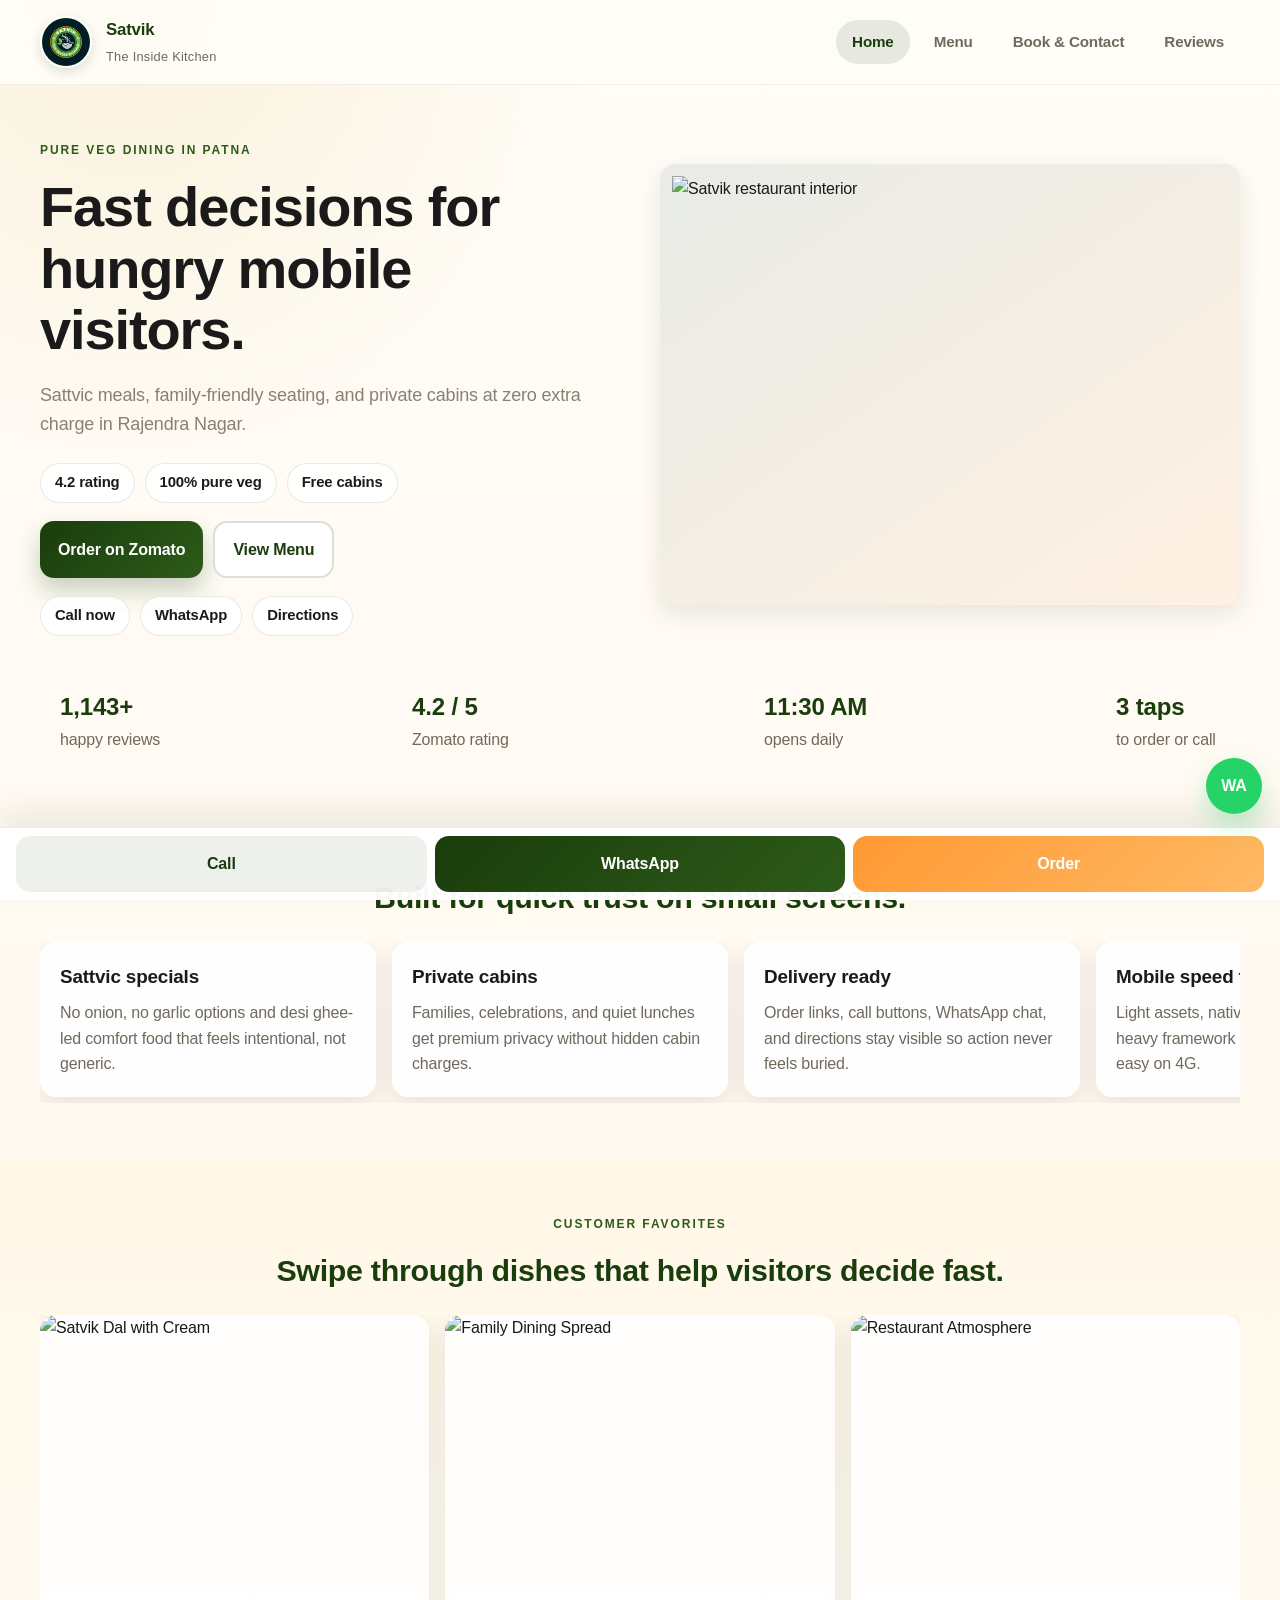
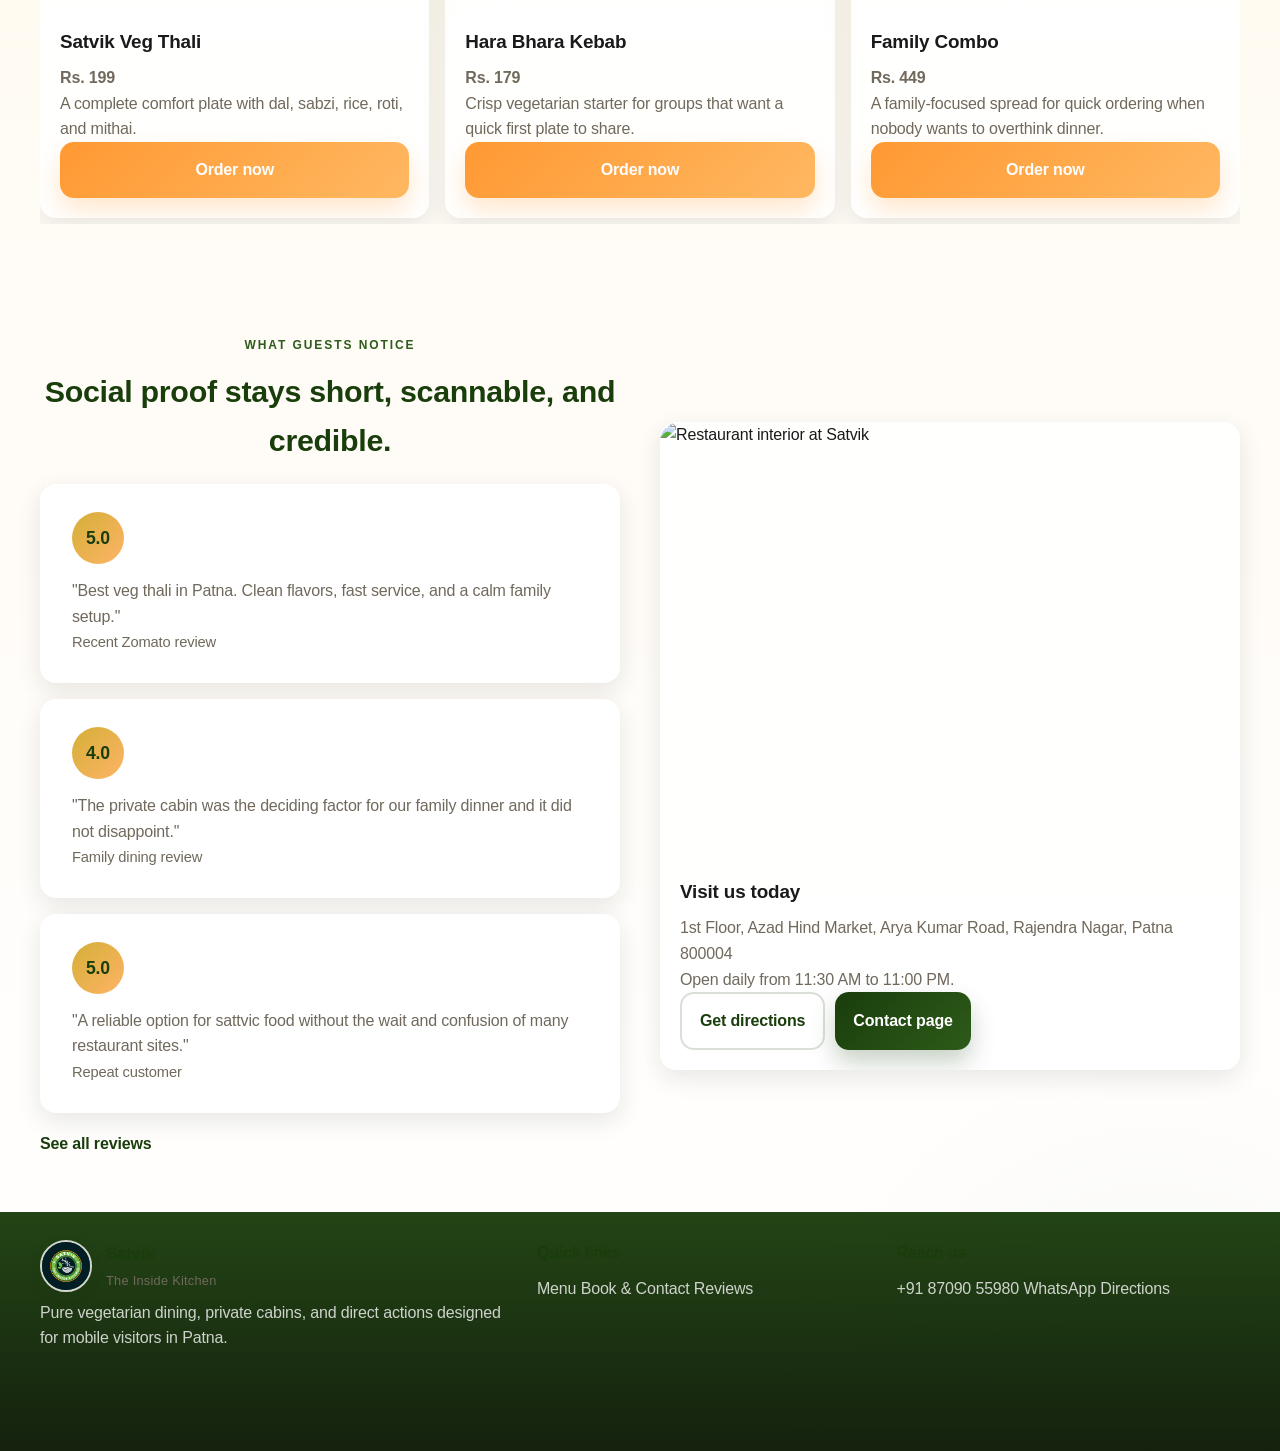
==== commit 112c8933: "changes" ====
--- a/index.html
+++ b/index.html
@@ -10,7 +10,7 @@
   <link rel="manifest" href="/manifest.json">
   <link rel="icon" href="/assets/img/logo.jpg" type="image/jpeg">
   <link rel="preload" href="/assets/css/styles.css" as="style">
-  <link rel="stylesheet" href="/assets/css/styles.css">
+  <link rel="stylesheet" href="/styles.css">
   <meta property="og:title" content="Satvik The Inside Kitchen | Pure Veg Restaurant in Patna">
   <meta property="og:description" content="Pure veg dining, free private cabins, and fast mobile ordering for Patna.">
   <meta property="og:type" content="website">
@@ -117,7 +117,7 @@
             </div>
           </div>
           <div class="hero-media">
-            <img src="/assets/img/interior-1.jpg" alt="Satvik restaurant interior" width="720" height="540">
+            <img src="/interior-1.jpg" alt="Satvik restaurant interior" width="720" height="540">
           </div>
         </div>
       </section>
@@ -178,7 +178,7 @@
           </div>
           <div class="dish-carousel scroller" data-carousel="dishes">
             <article class="dish-card">
-              <img src="/assets/img/dish-dal.jpg" alt="Satvik Dal with Cream" width="480" height="360" loading="lazy">
+              <img src="/dish-dal.jpg" alt="Satvik Dal with Cream" width="480" height="360" loading="lazy">
               <div class="dish-card__body">
                 <h3>Satvik Veg Thali</h3>
                 <p class="price">Rs. 199</p>
@@ -187,7 +187,7 @@
               </div>
             </article>
             <article class="dish-card">
-              <img src="/assets/img/table-spread.jpg" alt="Family Dining Spread" width="480" height="360" loading="lazy">
+              <img src="/table-spread.jpg" alt="Family Dining Spread" width="480" height="360" loading="lazy">
               <div class="dish-card__body">
                 <h3>Hara Bhara Kebab</h3>
                 <p class="price">Rs. 179</p>
@@ -196,7 +196,7 @@
               </div>
             </article>
             <article class="dish-card">
-              <img src="/assets/img/interior-wide.jpg" alt="Restaurant Atmosphere" width="480" height="360" loading="lazy">
+              <img src="/interior-wide.jpg" alt="Restaurant Atmosphere" width="480" height="360" loading="lazy">
               <div class="dish-card__body">
                 <h3>Family Combo</h3>
                 <p class="price">Rs. 449</p>
@@ -235,7 +235,7 @@
             <a class="text-link" href="/reviews.html">See all reviews</a>
           </div>
           <div class="location-panel">
-            <img src="/assets/img/interior-2.jpg" alt="Restaurant interior at Satvik" width="640" height="480" loading="lazy">
+            <img src="/interior-2.jpg" alt="Restaurant interior at Satvik" width="640" height="480" loading="lazy">
             <div class="location-panel__body">
               <h3>Visit us today</h3>
               <p>1st Floor, Azad Hind Market, Arya Kumar Road, Rajendra Nagar, Patna 800004</p>
@@ -284,6 +284,6 @@
     </div>
     <a class="whatsapp-fab" href="https://wa.me/918709055980?text=Hi%2C%20I%20want%20to%20place%20an%20order." target="_blank" rel="noreferrer" aria-label="Chat on WhatsApp">WA</a>
   </div>
-  <script src="/assets/js/app.js" defer></script>
+  <script src="/app.js" defer></script>
 </body>
 </html>
--- a/styles.css
+++ b/styles.css
@@ -0,0 +1,1357 @@
+:root {
+  --green-900: #1a3d0c;
+  --green-800: #234a12;
+  --green-700: #2d5b19;
+  --green-600: #3a6b22;
+  --saffron-500: #ff9933;
+  --saffron-400: #ffb366;
+  --gold-500: #d4af37;
+  --cream-100: #fff8e7;
+  --stone-100: #f7f4ee;
+  --stone-200: #ece5d8;
+  --stone-400: #8a8072;
+  --stone-500: #70695c;
+  --text-900: #1a1a1a;
+  --text-800: #2c2c2c;
+  --text-700: #404040;
+  --white: #ffffff;
+  --shadow-soft: 0 16px 40px rgba(23, 32, 14, 0.14);
+  --shadow-card: 0 8px 24px rgba(22, 28, 16, 0.1);
+  --shadow-elevated: 0 20px 48px rgba(23, 32, 14, 0.18);
+  --radius-sm: 12px;
+  --radius-md: 16px;
+  --radius-lg: 24px;
+  --radius-full: 999px;
+  --max-width: 1200px;
+  --header-height: 84px;
+  --action-bar-height: calc(72px + env(safe-area-inset-bottom, 0px));
+}
+
+*,
+*::before,
+*::after {
+  box-sizing: border-box;
+}
+
+html {
+  scroll-behavior: smooth;
+}
+
+body {
+  margin: 0;
+  font-family: 'Inter', -apple-system, BlinkMacSystemFont, "Segoe UI", Roboto, Oxygen, Ubuntu, sans-serif;
+  font-size: 16px;
+  line-height: 1.6;
+  letter-spacing: -0.01em;
+  color: var(--text-900);
+  background:
+    radial-gradient(circle at 10% 0%, rgba(212, 175, 55, 0.15), transparent 30rem),
+    radial-gradient(circle at 90% 100%, rgba(26, 61, 12, 0.04), transparent 25rem),
+    linear-gradient(180deg, #fffdf8 0%, #fff9f0 40%, #ffffff 100%);
+  min-height: 100vh;
+  -webkit-font-smoothing: antialiased;
+  -moz-osx-font-smoothing: grayscale;
+}
+
+body.menu-open {
+  overflow: hidden;
+}
+
+img {
+  display: block;
+  max-width: 100%;
+  height: auto;
+}
+
+a {
+  color: inherit;
+  text-decoration: none;
+}
+
+button,
+input,
+select,
+textarea {
+  font: inherit;
+}
+
+button {
+  cursor: pointer;
+}
+
+.sr-only {
+  position: absolute;
+  width: 1px;
+  height: 1px;
+  padding: 0;
+  margin: -1px;
+  overflow: hidden;
+  clip: rect(0 0 0 0);
+  white-space: nowrap;
+  border: 0;
+}
+
+.container {
+  width: min(100% - 32px, var(--max-width));
+  margin: 0 auto;
+}
+
+.stack {
+  display: grid;
+  gap: 16px;
+}
+
+.site-header {
+  position: sticky;
+  top: 0;
+  z-index: 30;
+  backdrop-filter: blur(20px);
+  background: rgba(255, 253, 248, 0.92);
+  border-bottom: 1px solid rgba(112, 105, 92, 0.1);
+}
+
+.nav-row {
+  min-height: var(--header-height);
+  display: flex;
+  align-items: center;
+  justify-content: space-between;
+  gap: 20px;
+}
+
+.brand {
+  display: inline-flex;
+  align-items: center;
+  gap: 14px;
+  min-height: 52px;
+  text-decoration: none;
+}
+
+.brand img {
+  width: 52px;
+  height: 52px;
+  border-radius: 50%;
+  object-fit: cover;
+  box-shadow: 0 4px 12px rgba(26, 61, 12, 0.15);
+  border: 2px solid rgba(255, 255, 255, 0.8);
+  transition: transform 0.2s ease, box-shadow 0.2s ease;
+}
+
+.brand:hover img {
+  transform: scale(1.05);
+  box-shadow: 0 6px 20px rgba(26, 61, 12, 0.2);
+}
+
+.brand-copy {
+  display: grid;
+  gap: 3px;
+}
+
+.brand-copy strong {
+  font-size: 1.05rem;
+  font-weight: 700;
+  letter-spacing: -0.01em;
+  color: var(--green-900);
+}
+
+.brand-copy span {
+  font-size: 0.8rem;
+  color: var(--stone-500);
+  font-weight: 500;
+  letter-spacing: 0.02em;
+}
+
+.menu-toggle,
+.menu-close {
+  min-width: 48px;
+  min-height: 48px;
+  border-radius: 999px;
+  border: 1px solid rgba(26, 61, 12, 0.12);
+  background: rgba(255, 255, 255, 0.94);
+}
+
+.menu-toggle {
+  display: inline-grid;
+  place-items: center;
+  gap: 4px;
+  padding: 10px;
+}
+
+.menu-toggle span:not(.sr-only) {
+  width: 18px;
+  height: 2px;
+  border-radius: 999px;
+  background: var(--green-900);
+}
+
+.desktop-nav {
+  display: none;
+  align-items: center;
+  gap: 8px;
+}
+
+.desktop-nav a {
+  color: var(--stone-500);
+  font-weight: 600;
+  font-size: 0.95rem;
+  padding: 10px 16px;
+  border-radius: var(--radius-full);
+  transition: all 0.2s ease;
+  position: relative;
+}
+
+.desktop-nav a:hover,
+.desktop-nav a:focus-visible {
+  color: var(--green-700);
+  background: rgba(26, 61, 12, 0.06);
+}
+
+.desktop-nav a[href="/index.html"]:hover,
+.desktop-nav a[href="/menu.html"]:hover,
+.desktop-nav a[href="/cabins.html"]:hover,
+.desktop-nav a[href="/reviews.html"]:hover {
+  color: var(--green-900);
+}
+
+body[data-page="home"] .desktop-nav a[href="/index.html"],
+body[data-page="menu"] .desktop-nav a[href="/menu.html"],
+body[data-page="cabins"] .desktop-nav a[href="/cabins.html"],
+body[data-page="reviews"] .desktop-nav a[href="/reviews.html"] {
+  color: var(--green-900);
+  background: rgba(26, 61, 12, 0.1);
+  font-weight: 700;
+}
+
+.mobile-menu {
+  position: fixed;
+  inset: 0;
+  background: rgba(24, 30, 20, 0.38);
+  z-index: 50;
+}
+
+.mobile-menu__panel {
+  margin-left: auto;
+  width: min(100%, 380px);
+  min-height: 100%;
+  padding: 24px 20px calc(112px + env(safe-area-inset-bottom, 0px));
+  background:
+    linear-gradient(180deg, rgba(255, 255, 255, 0.98), rgba(255, 248, 231, 0.95));
+  box-shadow: -24px 0 48px rgba(14, 18, 8, 0.16);
+  display: grid;
+  align-content: start;
+  gap: 24px;
+}
+
+.mobile-menu__top {
+  display: flex;
+  align-items: center;
+  justify-content: space-between;
+}
+
+.mobile-menu__links,
+.mobile-menu__actions,
+.mobile-menu__meta {
+  display: grid;
+  gap: 12px;
+}
+
+.mobile-menu__links a {
+  min-height: 52px;
+  display: flex;
+  align-items: center;
+  padding: 0 16px;
+  border-radius: var(--radius-sm);
+  background: rgba(255, 255, 255, 0.7);
+  font-weight: 700;
+}
+
+.mobile-menu__meta {
+  color: var(--stone-500);
+  font-size: 0.94rem;
+}
+
+.eyebrow {
+  margin: 0;
+  color: var(--green-700);
+  font-size: 0.75rem;
+  font-weight: 700;
+  letter-spacing: 0.16em;
+  text-transform: uppercase;
+  font-family: inherit;
+}
+
+.hero,
+.page-hero {
+  padding: 24px 0 16px;
+}
+
+.hero-grid,
+.split-grid {
+  display: grid;
+  gap: 24px;
+}
+
+.hero-copy {
+  padding: 8px 0 0;
+}
+
+.hero-copy h1,
+.page-hero h1 {
+  margin: 16px 0 20px;
+  font-size: clamp(2rem, 5vw, 3.5rem);
+  line-height: 1.1;
+  letter-spacing: -0.02em;
+  font-weight: 700;
+  color: var(--text-900);
+}
+
+.lead {
+  margin: 0;
+  color: var(--stone-400);
+  font-size: 1.125rem;
+  line-height: 1.6;
+  font-weight: 400;
+  max-width: 65ch;
+}
+
+.hero-media,
+.media-card,
+.map-card,
+.location-panel,
+.form-panel,
+.summary-card,
+.info-card,
+.dish-card,
+.action-card {
+  border-radius: var(--radius-md);
+  box-shadow: var(--shadow-card);
+  background: rgba(255, 255, 255, 0.9);
+}
+
+.hero-media {
+  overflow: hidden;
+  padding: 12px;
+  background:
+    linear-gradient(145deg, rgba(26, 61, 12, 0.1), rgba(255, 153, 51, 0.14)),
+    var(--white);
+}
+
+.trust-badges,
+.quick-strip,
+.hero-actions,
+.location-actions {
+  display: flex;
+  flex-wrap: wrap;
+  gap: 10px;
+}
+
+.trust-badges {
+  margin: 24px 0 18px;
+}
+
+.trust-badges span,
+.quick-strip a {
+  min-height: 40px;
+  display: inline-flex;
+  align-items: center;
+  padding: 0 14px;
+  border-radius: 999px;
+  background: rgba(255, 255, 255, 0.86);
+  border: 1px solid rgba(26, 61, 12, 0.1);
+  font-size: 0.93rem;
+  font-weight: 600;
+}
+
+.quick-strip {
+  margin-top: 18px;
+}
+
+.btn {
+  min-height: 56px;
+  width: 100%;
+  padding: 14px 18px;
+  border-radius: 14px;
+  border: 0;
+  display: inline-flex;
+  justify-content: center;
+  align-items: center;
+  gap: 8px;
+  font-weight: 800;
+  text-align: center;
+  transition: transform 0.18s ease, box-shadow 0.18s ease;
+}
+
+.btn:active {
+  transform: scale(0.98);
+}
+
+.btn-primary {
+  background: linear-gradient(135deg, var(--green-900), var(--green-700));
+  color: var(--white);
+  box-shadow: 0 12px 24px rgba(26, 61, 12, 0.24);
+}
+
+.btn-secondary {
+  background: var(--white);
+  color: var(--green-900);
+  border: 2px solid rgba(26, 61, 12, 0.16);
+}
+
+.btn-accent {
+  background: linear-gradient(135deg, var(--saffron-500), #ffb861);
+  color: var(--white);
+  box-shadow: 0 12px 24px rgba(255, 153, 51, 0.24);
+}
+
+.btn-small {
+  min-height: 40px;
+  width: auto;
+  padding: 8px 14px;
+  border-radius: 10px;
+  font-size: 0.95rem;
+}
+
+.section {
+  padding: 28px 0;
+}
+
+.section-cream {
+  background: linear-gradient(180deg, rgba(255, 248, 231, 0.9), rgba(255, 253, 248, 0.7));
+}
+
+.section-heading {
+  padding-bottom: 20px;
+  text-align: center;
+}
+
+.section-heading h2 {
+  margin: 12px 0 0;
+  font-size: clamp(1.4rem, 4vw, 1.8rem);
+  font-weight: 700;
+  color: var(--green-900);
+  letter-spacing: -0.01em;
+}
+
+h2 {
+  font-size: clamp(1.3rem, 3vw, 1.6rem);
+  font-weight: 700;
+  color: var(--green-900);
+  letter-spacing: -0.01em;
+  margin: 0 0 12px;
+}
+
+h3 {
+  font-size: 1.15rem;
+  font-weight: 600;
+  color: var(--text-900);
+  margin: 0 0 8px;
+}
+
+p {
+  margin: 0 0 16px;
+  color: var(--text-700);
+}
+
+.page-hero--compact {
+  padding: 32px 0 24px;
+  text-align: center;
+}
+
+.page-hero--compact h1 {
+  max-width: 800px;
+  margin-left: auto;
+  margin-right: auto;
+}
+
+.page-hero--compact .lead {
+  margin-left: auto;
+  margin-right: auto;
+}
+
+.scroller {
+  display: grid;
+  grid-auto-flow: column;
+  grid-auto-columns: minmax(76%, 1fr);
+  gap: 16px;
+  overflow-x: auto;
+  overscroll-behavior-x: contain;
+  scroll-snap-type: x mandatory;
+  padding-bottom: 6px;
+  scrollbar-width: none;
+}
+
+.scroller::-webkit-scrollbar {
+  display: none;
+}
+
+.scroller > * {
+  scroll-snap-align: start;
+}
+
+.stats-strip {
+  padding-bottom: 8px;
+}
+
+.stat-card,
+.feature-card,
+.review-card,
+.summary-card,
+.centered-panel {
+  padding: 20px;
+}
+
+.stat-card strong {
+  display: block;
+  font-size: 1.5rem;
+  color: var(--green-900);
+}
+
+.stat-card span {
+  color: var(--stone-500);
+}
+
+.info-card h2,
+.info-card h3,
+.dish-card h3,
+.location-panel__body h3 {
+  margin: 0 0 8px;
+  font-size: 1.18rem;
+}
+
+.info-card p,
+.dish-card p,
+.review-card p,
+.location-panel__body p,
+.summary-card p,
+.centered-panel p {
+  margin: 0;
+  color: var(--stone-500);
+}
+
+.dish-card {
+  overflow: hidden;
+}
+
+.dish-card img {
+  aspect-ratio: 4 / 3;
+  object-fit: cover;
+  width: 100%;
+}
+
+.dish-card__body,
+.location-panel__body,
+.map-card,
+.form-panel,
+.summary-card,
+.centered-panel {
+  padding: 20px;
+}
+
+.price {
+  color: var(--green-900);
+  font-weight: 800;
+  margin: 10px 0;
+}
+
+.review-card strong,
+.summary-score {
+  display: inline-flex;
+  min-width: 52px;
+  min-height: 52px;
+  align-items: center;
+  justify-content: center;
+  border-radius: 999px;
+  background: rgba(212, 175, 55, 0.18);
+  color: var(--green-900);
+  margin-bottom: 14px;
+  font-size: 1.1rem;
+}
+
+.review-card span,
+.review-source span,
+.review-meta span {
+  color: var(--stone-500);
+  font-size: 0.92rem;
+}
+
+.text-link {
+  display: inline-flex;
+  margin-top: 18px;
+  color: var(--green-900);
+  font-weight: 800;
+}
+
+.page-main {
+  padding-bottom: calc(var(--action-bar-height) + 24px);
+}
+
+.page-hero--compact {
+  padding-bottom: 10px;
+}
+
+.sticky-tabs {
+  position: sticky;
+  top: var(--header-height);
+  z-index: 20;
+  background: rgba(255, 251, 243, 0.92);
+  backdrop-filter: blur(16px);
+  border-bottom: 1px solid rgba(112, 105, 92, 0.12);
+}
+
+.tab-row {
+  display: flex;
+  gap: 10px;
+  overflow-x: auto;
+  padding: 12px 0;
+  scrollbar-width: none;
+}
+
+.tab-row::-webkit-scrollbar {
+  display: none;
+}
+
+.tab-link {
+  min-height: 44px;
+  padding: 0 16px;
+  border-radius: 999px;
+  border: 1px solid rgba(26, 61, 12, 0.12);
+  background: var(--white);
+  display: inline-flex;
+  align-items: center;
+  justify-content: center;
+  font-weight: 700;
+  white-space: nowrap;
+}
+
+.tab-link.is-active {
+  background: var(--green-900);
+  color: var(--white);
+}
+
+.menu-layout {
+  display: grid;
+  gap: 24px;
+}
+
+.menu-group {
+  scroll-margin-top: 144px;
+}
+
+.menu-group__header {
+  margin-bottom: 14px;
+}
+
+.menu-group__header h2 {
+  margin: 0 0 8px;
+  font-size: 1.5rem;
+}
+
+.menu-group__header p {
+  margin: 0;
+  color: var(--stone-500);
+}
+
+.menu-items {
+  display: grid;
+  gap: 12px;
+}
+
+.menu-item {
+  display: flex;
+  gap: 12px;
+  align-items: stretch;
+  padding: 14px;
+  border-radius: 18px;
+  background: rgba(255, 255, 255, 0.92);
+  box-shadow: var(--shadow-card);
+}
+
+.menu-item img {
+  width: 88px;
+  height: 88px;
+  flex-shrink: 0;
+  border-radius: 14px;
+}
+
+.menu-item h3 {
+  margin: 0 0 6px;
+  font-size: 1.05rem;
+}
+
+.menu-item p {
+  margin: 0 0 10px;
+  color: var(--stone-500);
+  font-size: 0.95rem;
+}
+
+.menu-item__footer {
+  display: flex;
+  align-items: center;
+  justify-content: space-between;
+  gap: 12px;
+}
+
+.menu-item__footer strong {
+  font-size: 1.12rem;
+  color: var(--green-900);
+}
+
+.is-hidden {
+  display: none;
+}
+
+.btn-show-more {
+  margin-top: 14px;
+}
+
+.menu-cta {
+  position: sticky;
+  bottom: calc(var(--action-bar-height) + 16px);
+  align-self: start;
+  display: grid;
+  gap: 14px;
+  padding: 20px;
+  border-radius: var(--radius-md);
+  background: linear-gradient(180deg, rgba(26, 61, 12, 0.95), rgba(45, 91, 25, 0.93));
+  color: var(--white);
+  box-shadow: var(--shadow-soft);
+}
+
+.menu-cta h2,
+.menu-cta p {
+  margin: 0;
+}
+
+.features-grid,
+.platform-grid,
+.footer-grid {
+  display: grid;
+  gap: 16px;
+}
+
+.gallery-rail img,
+.gallery-grid img,
+.map-card img,
+.location-panel img {
+  width: 100%;
+  border-radius: 20px;
+}
+
+.gallery-grid {
+  display: grid;
+  grid-template-columns: repeat(2, minmax(0, 1fr));
+  gap: 8px;
+}
+
+.gallery-item {
+  padding: 0;
+  border: 0;
+  background: transparent;
+  border-radius: 16px;
+  overflow: hidden;
+  box-shadow: var(--shadow-card);
+}
+
+.gallery-item[hidden] {
+  display: none;
+}
+
+.lightbox {
+  position: fixed;
+  inset: 0;
+  z-index: 80;
+  background: rgba(14, 16, 11, 0.9);
+  display: grid;
+  place-items: center;
+  padding: 20px;
+}
+
+.lightbox img {
+  max-width: min(100%, 720px);
+  max-height: 80vh;
+  border-radius: 20px;
+}
+
+.lightbox__close {
+  position: absolute;
+  top: 20px;
+  right: 20px;
+  min-height: 48px;
+  padding: 0 16px;
+  border-radius: 999px;
+  border: 0;
+  background: rgba(255, 255, 255, 0.14);
+  color: var(--white);
+}
+
+.summary-card {
+  background: linear-gradient(145deg, rgba(26, 61, 12, 0.98), rgba(45, 91, 25, 0.96));
+  color: var(--white);
+}
+
+.summary-card p {
+  color: rgba(255, 255, 255, 0.76);
+}
+
+.summary-score {
+  background: rgba(255, 255, 255, 0.14);
+  color: var(--white);
+  width: 72px;
+  height: 72px;
+  font-size: 1.6rem;
+}
+
+.review-meta,
+.review-source {
+  display: flex;
+  align-items: center;
+  justify-content: space-between;
+  gap: 12px;
+}
+
+.review-card--full p {
+  margin: 16px 0;
+  line-height: 1.7;
+  font-size: 1.05rem;
+}
+
+.reviews-stack {
+  display: grid;
+  gap: 16px;
+  max-width: 800px;
+  margin: 0 auto;
+}
+
+.review-card {
+  padding: 24px;
+  background: var(--white);
+  border-radius: var(--radius-md);
+  box-shadow: var(--shadow-card);
+  transition: transform 0.2s ease, box-shadow 0.2s ease;
+}
+
+.review-card:hover {
+  transform: translateY(-2px);
+  box-shadow: var(--shadow-soft);
+}
+
+.review-card strong {
+  background: linear-gradient(135deg, var(--gold-500), var(--saffron-400));
+  color: var(--green-900);
+  font-weight: 700;
+}
+
+.platform-grid {
+  display: grid;
+  gap: 12px;
+}
+
+.platform-grid .info-card {
+  padding: 20px;
+  text-align: center;
+  display: flex;
+  flex-direction: column;
+  align-items: center;
+  justify-content: center;
+  min-height: 100px;
+}
+
+.platform-grid .info-card h2 {
+  font-size: 0.9rem;
+  color: var(--stone-500);
+  margin: 0 0 6px;
+  font-weight: 600;
+  text-transform: uppercase;
+  letter-spacing: 0.08em;
+}
+
+.platform-grid .info-card p {
+  font-size: 1.4rem;
+  font-weight: 700;
+  color: var(--green-900);
+  margin: 0;
+}
+
+.summary-card {
+  padding: 28px;
+  display: flex;
+  flex-direction: column;
+  justify-content: center;
+}
+
+.summary-card h2 {
+  font-size: 1.1rem;
+  margin: 16px 0 8px;
+  font-weight: 600;
+}
+
+.summary-card p {
+  font-size: 0.95rem;
+  line-height: 1.6;
+}
+
+.summary-score {
+  background: linear-gradient(135deg, var(--gold-500), var(--saffron-400));
+  color: var(--green-900);
+  width: 72px;
+  height: 72px;
+  font-size: 1.8rem;
+  font-weight: 700;
+  box-shadow: 0 8px 20px rgba(212, 175, 55, 0.3);
+}
+
+.centered-panel {
+  text-align: center;
+  padding: 40px 24px;
+  max-width: 600px;
+  margin: 0 auto;
+}
+
+.centered-panel h2 {
+  font-size: 1.5rem;
+  margin-bottom: 12px;
+  color: var(--green-900);
+}
+
+.centered-panel p {
+  color: var(--stone-500);
+  margin-bottom: 24px;
+  font-size: 1.05rem;
+}
+
+.map-card {
+  position: relative;
+  padding: 16px;
+}
+
+.map-card__cta {
+  margin-top: 16px;
+}
+
+.action-card {
+  min-height: 72px;
+  padding: 18px 20px;
+  display: grid;
+  gap: 4px;
+}
+
+.action-card strong {
+  font-size: 1.06rem;
+}
+
+.action-card span {
+  color: var(--stone-500);
+}
+
+.form-panel {
+  padding: 24px 20px;
+}
+
+.booking-form,
+.contact-form {
+  display: grid;
+  gap: 14px;
+}
+
+.booking-form label,
+.contact-form label {
+  display: grid;
+  gap: 8px;
+}
+
+.booking-form span,
+.contact-form span {
+  font-size: 0.92rem;
+  font-weight: 700;
+}
+
+input,
+select,
+textarea {
+  width: 100%;
+  min-height: 56px;
+  padding: 14px 16px;
+  border-radius: 14px;
+  border: 2px solid rgba(112, 105, 92, 0.16);
+  background: var(--white);
+  color: var(--text-900);
+}
+
+textarea {
+  resize: vertical;
+  min-height: 120px;
+}
+
+input:focus,
+select:focus,
+textarea:focus {
+  outline: none;
+  border-color: rgba(26, 61, 12, 0.5);
+  box-shadow: 0 0 0 4px rgba(26, 61, 12, 0.1);
+}
+
+.form-note {
+  margin: 0;
+  color: var(--stone-500);
+  font-size: 0.92rem;
+}
+
+.centered-panel {
+  text-align: center;
+  display: grid;
+  gap: 14px;
+}
+
+.location-panel {
+  overflow: hidden;
+}
+
+.site-footer {
+  padding: 28px 0 calc(var(--action-bar-height) + 28px);
+  background: linear-gradient(180deg, rgba(26, 61, 12, 0.96), rgba(16, 29, 9, 0.98));
+  color: var(--white);
+}
+
+.site-footer p,
+.site-footer a,
+.site-footer h2 {
+  margin: 0;
+}
+
+.site-footer h2 {
+  margin-bottom: 10px;
+  font-size: 1rem;
+}
+
+.site-footer a,
+.site-footer p {
+  color: rgba(255, 255, 255, 0.78);
+}
+
+.brand-footer {
+  margin-bottom: 14px;
+}
+
+.bottom-action-bar {
+  position: fixed;
+  left: 0;
+  right: 0;
+  bottom: 0;
+  z-index: 60;
+  display: grid;
+  grid-template-columns: repeat(3, minmax(0, 1fr));
+  gap: 8px;
+  padding: 8px 16px calc(8px + env(safe-area-inset-bottom, 0px));
+  background: rgba(255, 255, 255, 0.97);
+  border-top: 1px solid rgba(112, 105, 92, 0.12);
+  box-shadow: 0 -16px 32px rgba(20, 24, 14, 0.08);
+}
+
+.bottom-action-bar a {
+  min-height: 56px;
+  border-radius: 14px;
+  display: grid;
+  place-items: center;
+  font-weight: 800;
+  background: rgba(26, 61, 12, 0.08);
+  color: var(--green-900);
+}
+
+.bottom-action-bar .is-primary {
+  background: linear-gradient(135deg, var(--green-900), var(--green-700));
+  color: var(--white);
+}
+
+.bottom-action-bar .is-accent {
+  background: linear-gradient(135deg, var(--saffron-500), #ffb963);
+  color: var(--white);
+}
+
+.whatsapp-fab {
+  position: fixed;
+  right: 18px;
+  bottom: calc(var(--action-bar-height) + 14px);
+  z-index: 61;
+  width: 56px;
+  height: 56px;
+  border-radius: 999px;
+  display: grid;
+  place-items: center;
+  background: #25d366;
+  color: var(--white);
+  font-weight: 900;
+  box-shadow: 0 12px 24px rgba(37, 211, 102, 0.28);
+  animation: fabPulse 0.9s ease-out 1;
+}
+
+@keyframes fabPulse {
+  0% { transform: scale(0.88); opacity: 0.7; }
+  70% { transform: scale(1.06); opacity: 1; }
+  100% { transform: scale(1); }
+}
+
+@media (min-width: 700px) {
+  .hero-actions,
+  .location-actions {
+    flex-wrap: nowrap;
+  }
+
+  .hero-actions .btn,
+  .location-actions .btn {
+    width: auto;
+  }
+
+  .scroller {
+    grid-auto-columns: minmax(38%, 1fr);
+  }
+
+  .gallery-grid {
+    grid-template-columns: repeat(3, minmax(0, 1fr));
+  }
+
+  .features-grid,
+  .platform-grid {
+    grid-template-columns: repeat(2, minmax(0, 1fr));
+  }
+
+  .footer-grid {
+    grid-template-columns: 1.4fr 1fr 1fr;
+  }
+}
+
+.contact-grid {
+  display: grid;
+  grid-template-columns: repeat(2, 1fr);
+  gap: 16px;
+}
+
+.contact-card {
+  display: flex;
+  align-items: center;
+  gap: 16px;
+  padding: 20px;
+  background: var(--white);
+  border-radius: var(--radius-md);
+  box-shadow: var(--shadow-card);
+  transition: transform 0.2s ease, box-shadow 0.2s ease;
+}
+
+.contact-card:hover {
+  transform: translateY(-2px);
+  box-shadow: var(--shadow-soft);
+}
+
+.contact-icon {
+  font-size: 1.5rem;
+  width: 48px;
+  height: 48px;
+  display: grid;
+  place-items: center;
+  background: var(--cream-100);
+  border-radius: var(--radius-sm);
+}
+
+.contact-info {
+  display: grid;
+  gap: 4px;
+}
+
+.contact-info strong {
+  color: var(--green-900);
+  font-size: 0.95rem;
+}
+
+.contact-info span {
+  color: var(--stone-500);
+  font-size: 0.85rem;
+}
+
+.location-card h2 {
+  color: var(--green-900);
+  margin-bottom: 16px;
+}
+
+.location-card .address {
+  color: var(--text-900);
+  line-height: 1.7;
+  margin-bottom: 20px;
+}
+
+.location-card .hours h3 {
+  color: var(--green-700);
+  font-size: 0.95rem;
+  margin-bottom: 8px;
+}
+
+.location-card .hours small {
+  color: var(--stone-500);
+}
+
+.map-wrapper img {
+  width: 100%;
+  height: auto;
+  border-radius: var(--radius-md);
+  object-fit: cover;
+}
+
+.feature-highlight {
+  text-align: center;
+  padding: 28px 20px;
+}
+
+.feature-number {
+  font-size: 2.5rem;
+  font-weight: 700;
+  color: var(--saffron-500);
+  line-height: 1;
+  margin-bottom: 12px;
+}
+
+.feature-highlight h3 {
+  color: var(--green-900);
+  margin-bottom: 8px;
+  font-size: 1.1rem;
+}
+
+.form-grid {
+  display: grid;
+  grid-template-columns: 1fr;
+  gap: 16px;
+}
+
+.form-full {
+  grid-column: 1 / -1;
+}
+
+.btn-large {
+  width: 100%;
+  padding: 16px 24px;
+  font-size: 1rem;
+}
+
+.contact-form-panel {
+  max-width: 600px;
+  margin: 0 auto;
+}
+
+@media (min-width: 600px) {
+  .contact-grid {
+    grid-template-columns: repeat(4, 1fr);
+  }
+
+  .form-grid {
+    grid-template-columns: repeat(2, 1fr);
+  }
+}
+
+@media (min-width: 700px) {
+  .hero-actions,
+  .location-actions {
+    flex-wrap: nowrap;
+  }
+
+  .hero-actions .btn,
+  .location-actions .btn {
+    width: auto;
+  }
+
+  .scroller {
+    grid-auto-columns: minmax(38%, 1fr);
+  }
+
+  .gallery-grid {
+    grid-template-columns: repeat(3, minmax(0, 1fr));
+  }
+
+  .features-grid,
+  .platform-grid {
+    grid-template-columns: repeat(2, minmax(0, 1fr));
+  }
+
+  .footer-grid {
+    grid-template-columns: 1.4fr 1fr 1fr;
+  }
+
+  .section {
+    padding: 56px 0;
+  }
+
+  .page-hero--compact {
+    padding: 48px 0 40px;
+  }
+}
+
+@media (min-width: 900px) {
+  .desktop-nav {
+    display: inline-flex;
+  }
+
+  .menu-toggle {
+    display: none;
+  }
+
+  .hero,
+  .page-hero {
+    padding: 48px 0 32px;
+  }
+
+  .hero-grid,
+  .split-grid {
+    grid-template-columns: repeat(2, minmax(0, 1fr));
+    align-items: center;
+    gap: 40px;
+  }
+
+  .split-grid--hero {
+    grid-template-columns: 1.1fr 0.9fr;
+  }
+
+  .info-section {
+    align-items: stretch;
+  }
+
+  .info-section .info-card {
+    height: 100%;
+  }
+
+  .menu-layout {
+    grid-template-columns: 1fr 320px;
+    align-items: start;
+  }
+
+  .menu-group {
+    grid-column: 1;
+  }
+
+  .menu-cta {
+    grid-column: 2;
+    grid-row: 1 / span 5;
+  }
+
+  .features-grid {
+    grid-template-columns: repeat(4, minmax(0, 1fr));
+  }
+
+  .platform-grid {
+    grid-template-columns: repeat(2, 1fr);
+  }
+
+  .scroller {
+    grid-auto-columns: minmax(28%, 1fr);
+  }
+
+  .reviews-stack {
+    gap: 20px;
+  }
+
+  .review-card {
+    padding: 28px 32px;
+  }
+
+  .section-heading h2 {
+    font-size: 1.9rem;
+  }
+
+  h2 {
+    font-size: 1.6rem;
+  }
+}
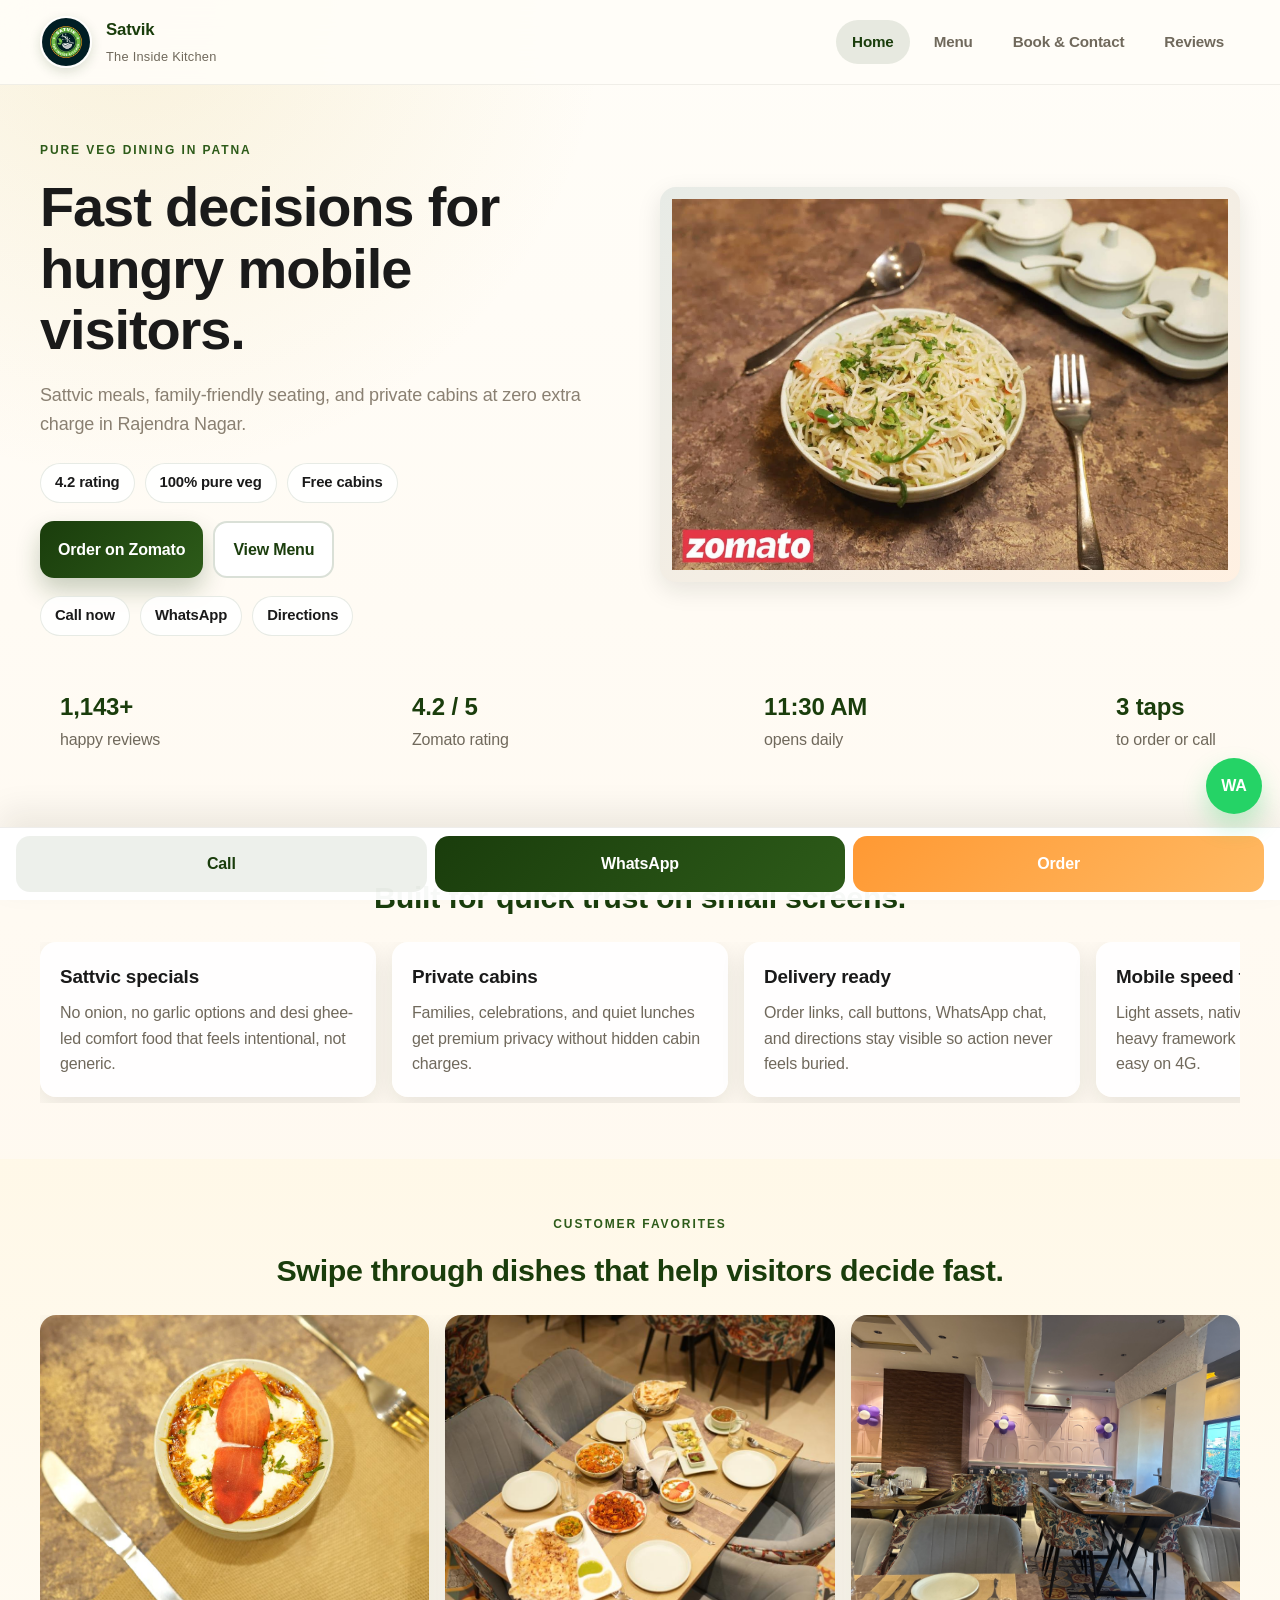
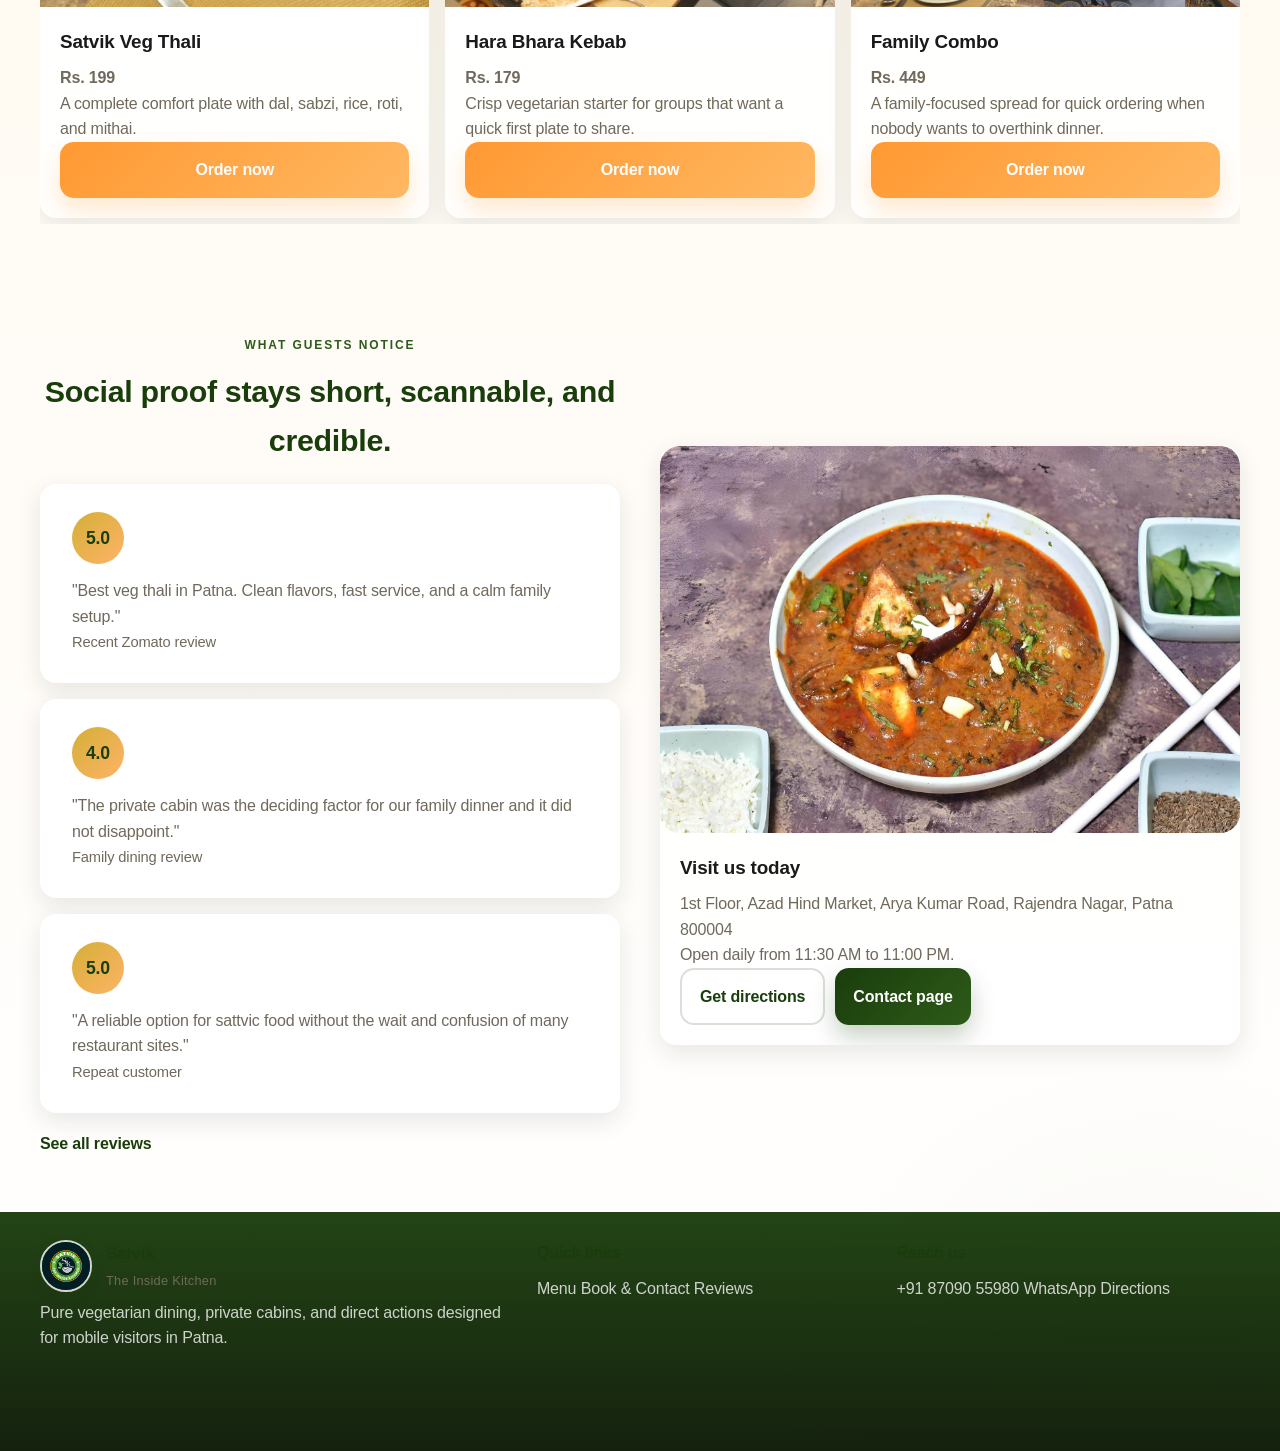
==== commit c68156c3: "changes for pages" ====
--- a/index.html
+++ b/index.html
@@ -10,7 +10,7 @@
   <link rel="manifest" href="/manifest.json">
   <link rel="icon" href="/assets/img/logo.jpg" type="image/jpeg">
   <link rel="preload" href="/assets/css/styles.css" as="style">
-  <link rel="stylesheet" href="/styles.css">
+  <link rel="stylesheet" href="/assets/css/styles.css">
   <meta property="og:title" content="Satvik The Inside Kitchen | Pure Veg Restaurant in Patna">
   <meta property="og:description" content="Pure veg dining, free private cabins, and fast mobile ordering for Patna.">
   <meta property="og:type" content="website">
@@ -117,7 +117,7 @@
             </div>
           </div>
           <div class="hero-media">
-            <img src="/interior-1.jpg" alt="Satvik restaurant interior" width="720" height="540">
+            <img src="/assets/img/interior-1.jpg" alt="Satvik restaurant interior" width="720" height="540">
           </div>
         </div>
       </section>
@@ -178,7 +178,7 @@
           </div>
           <div class="dish-carousel scroller" data-carousel="dishes">
             <article class="dish-card">
-              <img src="/dish-dal.jpg" alt="Satvik Dal with Cream" width="480" height="360" loading="lazy">
+              <img src="/assets/img/dish-dal.jpg" alt="Satvik Dal with Cream" width="480" height="360" loading="lazy">
               <div class="dish-card__body">
                 <h3>Satvik Veg Thali</h3>
                 <p class="price">Rs. 199</p>
@@ -187,7 +187,7 @@
               </div>
             </article>
             <article class="dish-card">
-              <img src="/table-spread.jpg" alt="Family Dining Spread" width="480" height="360" loading="lazy">
+              <img src="/assets/img/table-spread.jpg" alt="Family Dining Spread" width="480" height="360" loading="lazy">
               <div class="dish-card__body">
                 <h3>Hara Bhara Kebab</h3>
                 <p class="price">Rs. 179</p>
@@ -196,7 +196,7 @@
               </div>
             </article>
             <article class="dish-card">
-              <img src="/interior-wide.jpg" alt="Restaurant Atmosphere" width="480" height="360" loading="lazy">
+              <img src="/assets/img/interior-wide.jpg" alt="Restaurant Atmosphere" width="480" height="360" loading="lazy">
               <div class="dish-card__body">
                 <h3>Family Combo</h3>
                 <p class="price">Rs. 449</p>
@@ -235,7 +235,7 @@
             <a class="text-link" href="/reviews.html">See all reviews</a>
           </div>
           <div class="location-panel">
-            <img src="/interior-2.jpg" alt="Restaurant interior at Satvik" width="640" height="480" loading="lazy">
+            <img src="/assets/img/interior-2.jpg" alt="Restaurant interior at Satvik" width="640" height="480" loading="lazy">
             <div class="location-panel__body">
               <h3>Visit us today</h3>
               <p>1st Floor, Azad Hind Market, Arya Kumar Road, Rajendra Nagar, Patna 800004</p>
@@ -284,6 +284,6 @@
     </div>
     <a class="whatsapp-fab" href="https://wa.me/918709055980?text=Hi%2C%20I%20want%20to%20place%20an%20order." target="_blank" rel="noreferrer" aria-label="Chat on WhatsApp">WA</a>
   </div>
-  <script src="/app.js" defer></script>
+  <script src="/assets/js/app.js" defer></script>
 </body>
 </html>
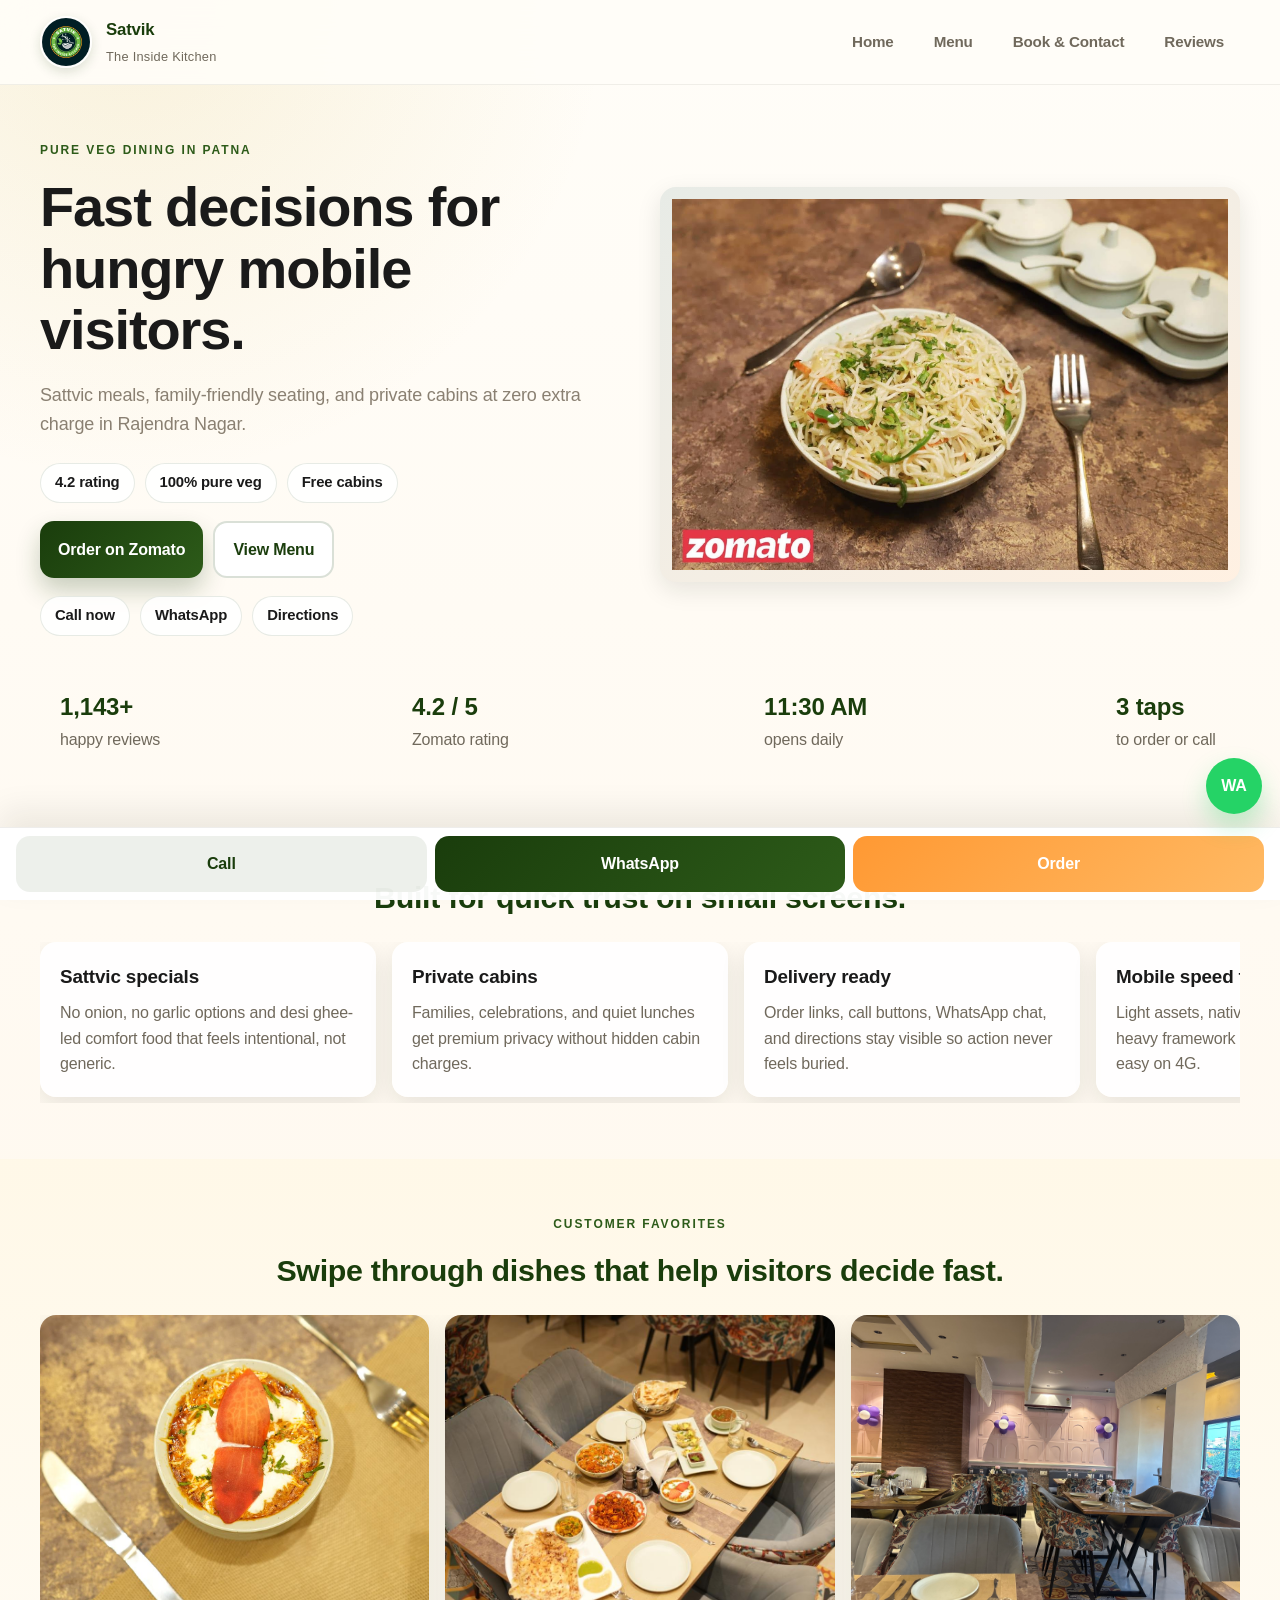
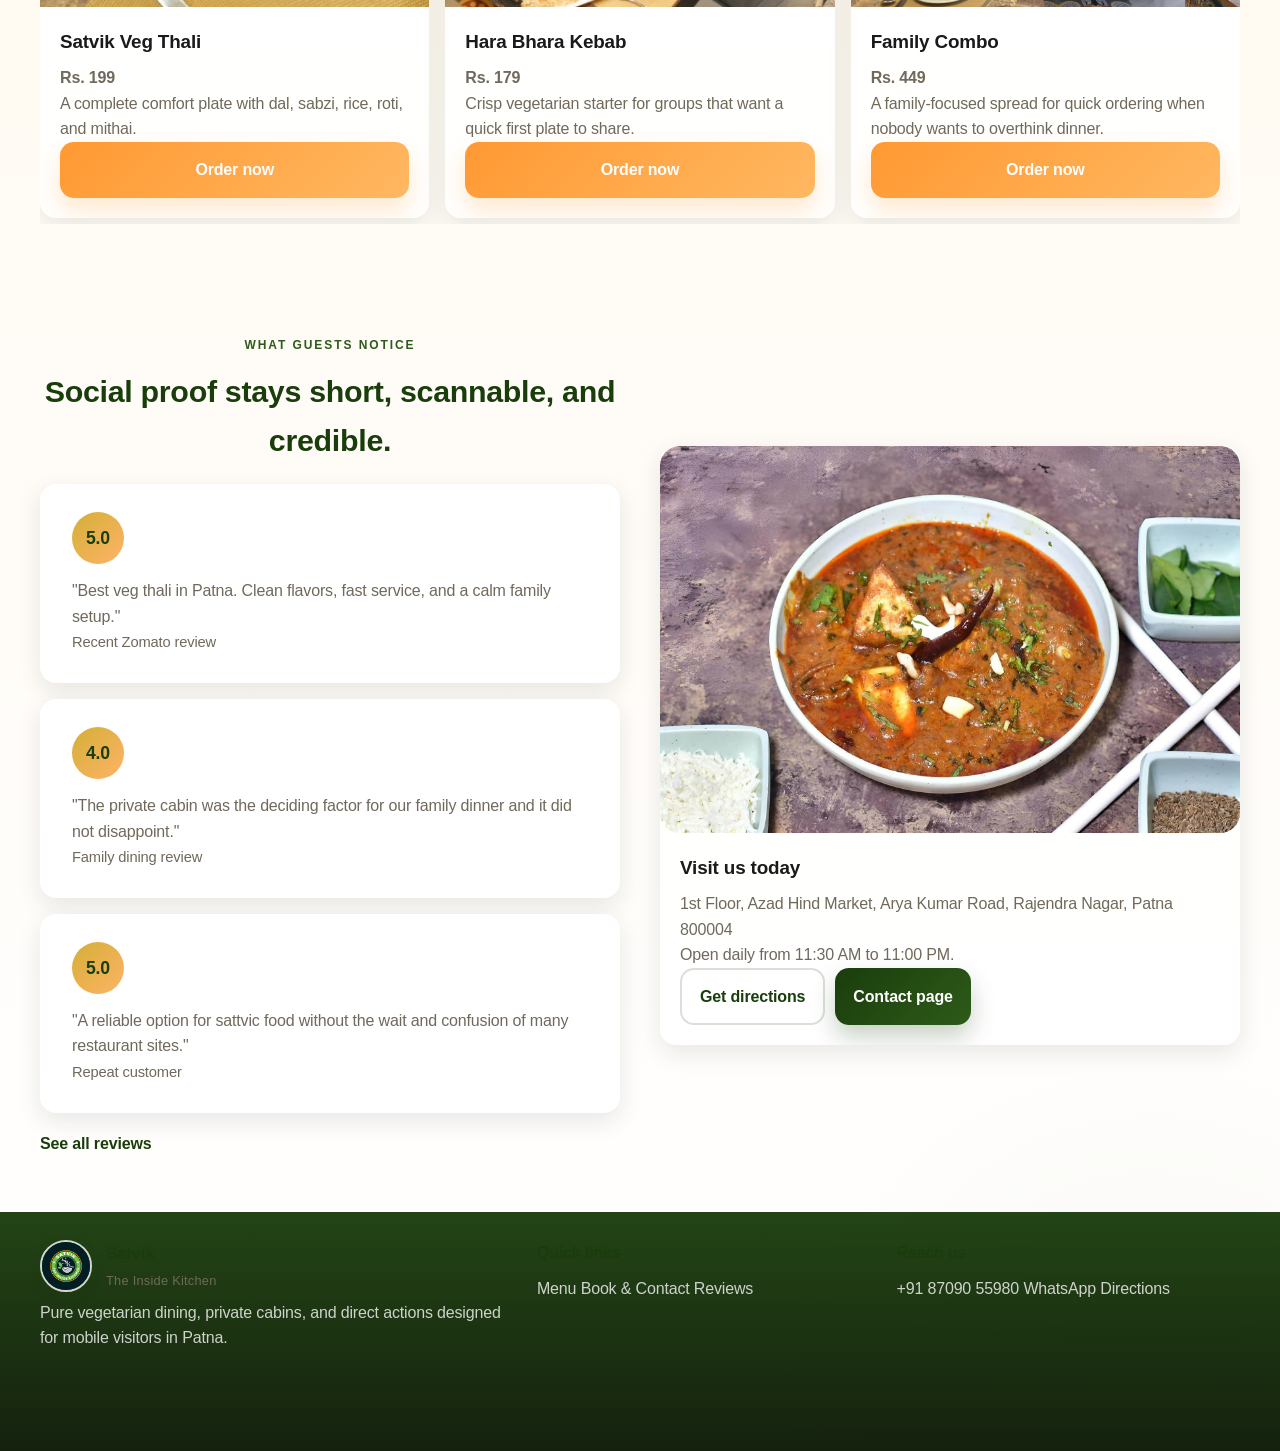
==== commit cefe38ed: "first commit2" ====
--- a/index.html
+++ b/index.html
@@ -7,14 +7,14 @@
   <meta name="description" content="Satvik The Inside Kitchen is a mobile-first pure vegetarian restaurant website for diners in Patna looking for sattvic meals, private cabins, family dining, and quick ordering.">
   <meta name="theme-color" content="#1A3D0C">
   <meta name="format-detection" content="telephone=no">
-  <link rel="manifest" href="/manifest.json">
-  <link rel="icon" href="/assets/img/logo.jpg" type="image/jpeg">
-  <link rel="preload" href="/assets/css/styles.css" as="style">
-  <link rel="stylesheet" href="/assets/css/styles.css">
+  <link rel="manifest" href="manifest.json">
+  <link rel="icon" href="assets/img/logo.jpg" type="image/jpeg">
+  <link rel="preload" href="assets/css/styles.css" as="style">
+  <link rel="stylesheet" href="assets/css/styles.css">
   <meta property="og:title" content="Satvik The Inside Kitchen | Pure Veg Restaurant in Patna">
   <meta property="og:description" content="Pure veg dining, free private cabins, and fast mobile ordering for Patna.">
   <meta property="og:type" content="website">
-  <meta property="og:image" content="/assets/img/interior-1.jpg">
+  <meta property="og:image" content="assets/img/interior-1.jpg">
   <script type="application/ld+json">
     {
       "@context": "https://schema.org",
@@ -50,8 +50,8 @@
   <div class="site-shell">
     <header class="site-header">
       <div class="container nav-row">
-        <a class="brand" href="/index.html" aria-label="Satvik The Inside Kitchen home">
-          <img src="/assets/img/logo.jpg" alt="Satvik The Inside Kitchen logo" width="52" height="52">
+        <a class="brand" href="index.html" aria-label="Satvik The Inside Kitchen home">
+          <img src="assets/img/logo.jpg" alt="Satvik The Inside Kitchen logo" width="52" height="52">
           <span class="brand-copy">
             <strong>Satvik</strong>
             <span>The Inside Kitchen</span>
@@ -64,10 +64,10 @@
           <span class="sr-only">Open navigation</span>
         </button>
         <nav class="desktop-nav" aria-label="Primary">
-          <a href="/index.html">Home</a>
-          <a href="/menu.html">Menu</a>
-          <a href="/cabins.html">Book & Contact</a>
-          <a href="/reviews.html">Reviews</a>
+          <a href="index.html">Home</a>
+          <a href="menu.html">Menu</a>
+          <a href="cabins.html">Book & Contact</a>
+          <a href="reviews.html">Reviews</a>
         </nav>
       </div>
       <div class="mobile-menu" id="mobile-menu" hidden>
@@ -77,10 +77,10 @@
             <button class="menu-close" type="button" aria-label="Close navigation">Close</button>
           </div>
           <nav class="mobile-menu__links" aria-label="Mobile">
-            <a href="/index.html">Home</a>
-            <a href="/menu.html">Menu</a>
-            <a href="/cabins.html">Book Cabins</a>
-            <a href="/reviews.html">Reviews</a>
+            <a href="index.html">Home</a>
+            <a href="menu.html">Menu</a>
+            <a href="cabins.html">Book Cabins</a>
+            <a href="reviews.html">Reviews</a>
           </nav>
           <div class="mobile-menu__actions">
             <a class="btn btn-primary" href="https://www.zomato.com/search?query=Satvik%20The%20Inside%20Kitchen%20Patna" target="_blank" rel="noreferrer">Order on Zomato</a>
@@ -108,7 +108,7 @@
             </div>
             <div class="hero-actions">
               <a class="btn btn-primary" href="https://www.zomato.com/search?query=Satvik%20The%20Inside%20Kitchen%20Patna" target="_blank" rel="noreferrer">Order on Zomato</a>
-              <a class="btn btn-secondary" href="/menu.html">View Menu</a>
+              <a class="btn btn-secondary" href="menu.html">View Menu</a>
             </div>
             <div class="quick-strip">
               <a href="tel:+918709055980">Call now</a>
@@ -117,7 +117,7 @@
             </div>
           </div>
           <div class="hero-media">
-            <img src="/assets/img/interior-1.jpg" alt="Satvik restaurant interior" width="720" height="540">
+            <img src="assets/img/interior-1.jpg" alt="Satvik restaurant interior" width="720" height="540">
           </div>
         </div>
       </section>
@@ -178,7 +178,7 @@
           </div>
           <div class="dish-carousel scroller" data-carousel="dishes">
             <article class="dish-card">
-              <img src="/assets/img/dish-dal.jpg" alt="Satvik Dal with Cream" width="480" height="360" loading="lazy">
+              <img src="assets/img/dish-dal.jpg" alt="Satvik Dal with Cream" width="480" height="360" loading="lazy">
               <div class="dish-card__body">
                 <h3>Satvik Veg Thali</h3>
                 <p class="price">Rs. 199</p>
@@ -187,7 +187,7 @@
               </div>
             </article>
             <article class="dish-card">
-              <img src="/assets/img/table-spread.jpg" alt="Family Dining Spread" width="480" height="360" loading="lazy">
+              <img src="assets/img/table-spread.jpg" alt="Family Dining Spread" width="480" height="360" loading="lazy">
               <div class="dish-card__body">
                 <h3>Hara Bhara Kebab</h3>
                 <p class="price">Rs. 179</p>
@@ -196,7 +196,7 @@
               </div>
             </article>
             <article class="dish-card">
-              <img src="/assets/img/interior-wide.jpg" alt="Restaurant Atmosphere" width="480" height="360" loading="lazy">
+              <img src="assets/img/interior-wide.jpg" alt="Restaurant Atmosphere" width="480" height="360" loading="lazy">
               <div class="dish-card__body">
                 <h3>Family Combo</h3>
                 <p class="price">Rs. 449</p>
@@ -232,17 +232,17 @@
                 <span>Repeat customer</span>
               </article>
             </div>
-            <a class="text-link" href="/reviews.html">See all reviews</a>
+            <a class="text-link" href="reviews.html">See all reviews</a>
           </div>
           <div class="location-panel">
-            <img src="/assets/img/interior-2.jpg" alt="Restaurant interior at Satvik" width="640" height="480" loading="lazy">
+            <img src="assets/img/interior-2.jpg" alt="Restaurant interior at Satvik" width="640" height="480" loading="lazy">
             <div class="location-panel__body">
               <h3>Visit us today</h3>
               <p>1st Floor, Azad Hind Market, Arya Kumar Road, Rajendra Nagar, Patna 800004</p>
               <p>Open daily from 11:30 AM to 11:00 PM.</p>
               <div class="location-actions">
                 <a class="btn btn-secondary" href="https://maps.app.goo.gl/a57dWRMNnk5Z7AGJ7" target="_blank" rel="noreferrer">Get directions</a>
-                <a class="btn btn-primary" href="/contact.html">Contact page</a>
+                <a class="btn btn-primary" href="cabins.html">Contact page</a>
               </div>
             </div>
           </div>
@@ -253,8 +253,8 @@
     <footer class="site-footer">
       <div class="container footer-grid">
         <div>
-          <a class="brand brand-footer" href="/index.html">
-            <img src="/assets/img/logo.jpg" alt="" width="52" height="52">
+          <a class="brand brand-footer" href="index.html">
+            <img src="assets/img/logo.jpg" alt="" width="52" height="52">
             <span class="brand-copy">
               <strong>Satvik</strong>
               <span>The Inside Kitchen</span>
@@ -264,9 +264,9 @@
         </div>
         <div>
           <h2>Quick links</h2>
-          <a href="/menu.html">Menu</a>
-          <a href="/cabins.html">Book & Contact</a>
-          <a href="/reviews.html">Reviews</a>
+          <a href="menu.html">Menu</a>
+          <a href="cabins.html">Book & Contact</a>
+          <a href="reviews.html">Reviews</a>
         </div>
         <div>
           <h2>Reach us</h2>
@@ -284,6 +284,6 @@
     </div>
     <a class="whatsapp-fab" href="https://wa.me/918709055980?text=Hi%2C%20I%20want%20to%20place%20an%20order." target="_blank" rel="noreferrer" aria-label="Chat on WhatsApp">WA</a>
   </div>
-  <script src="/assets/js/app.js" defer></script>
+  <script src="assets/js/app.js" defer></script>
 </body>
 </html>
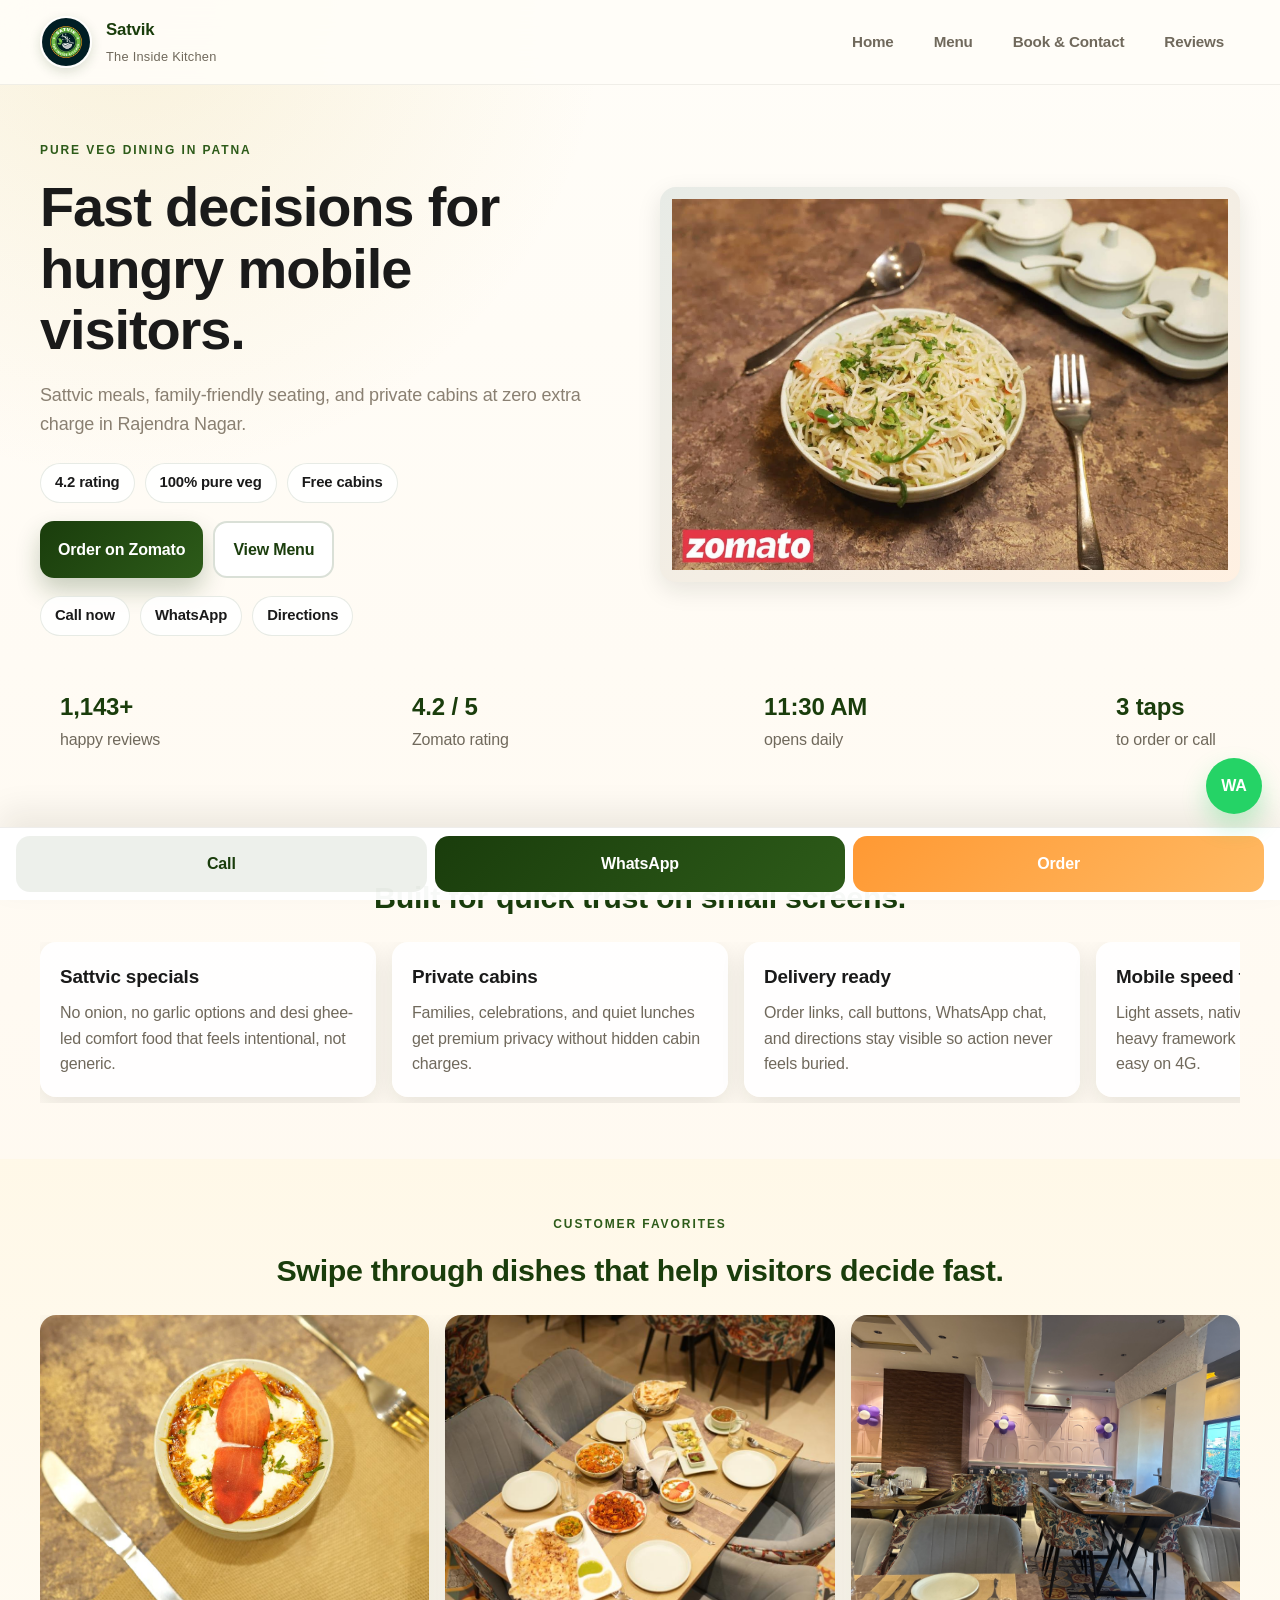
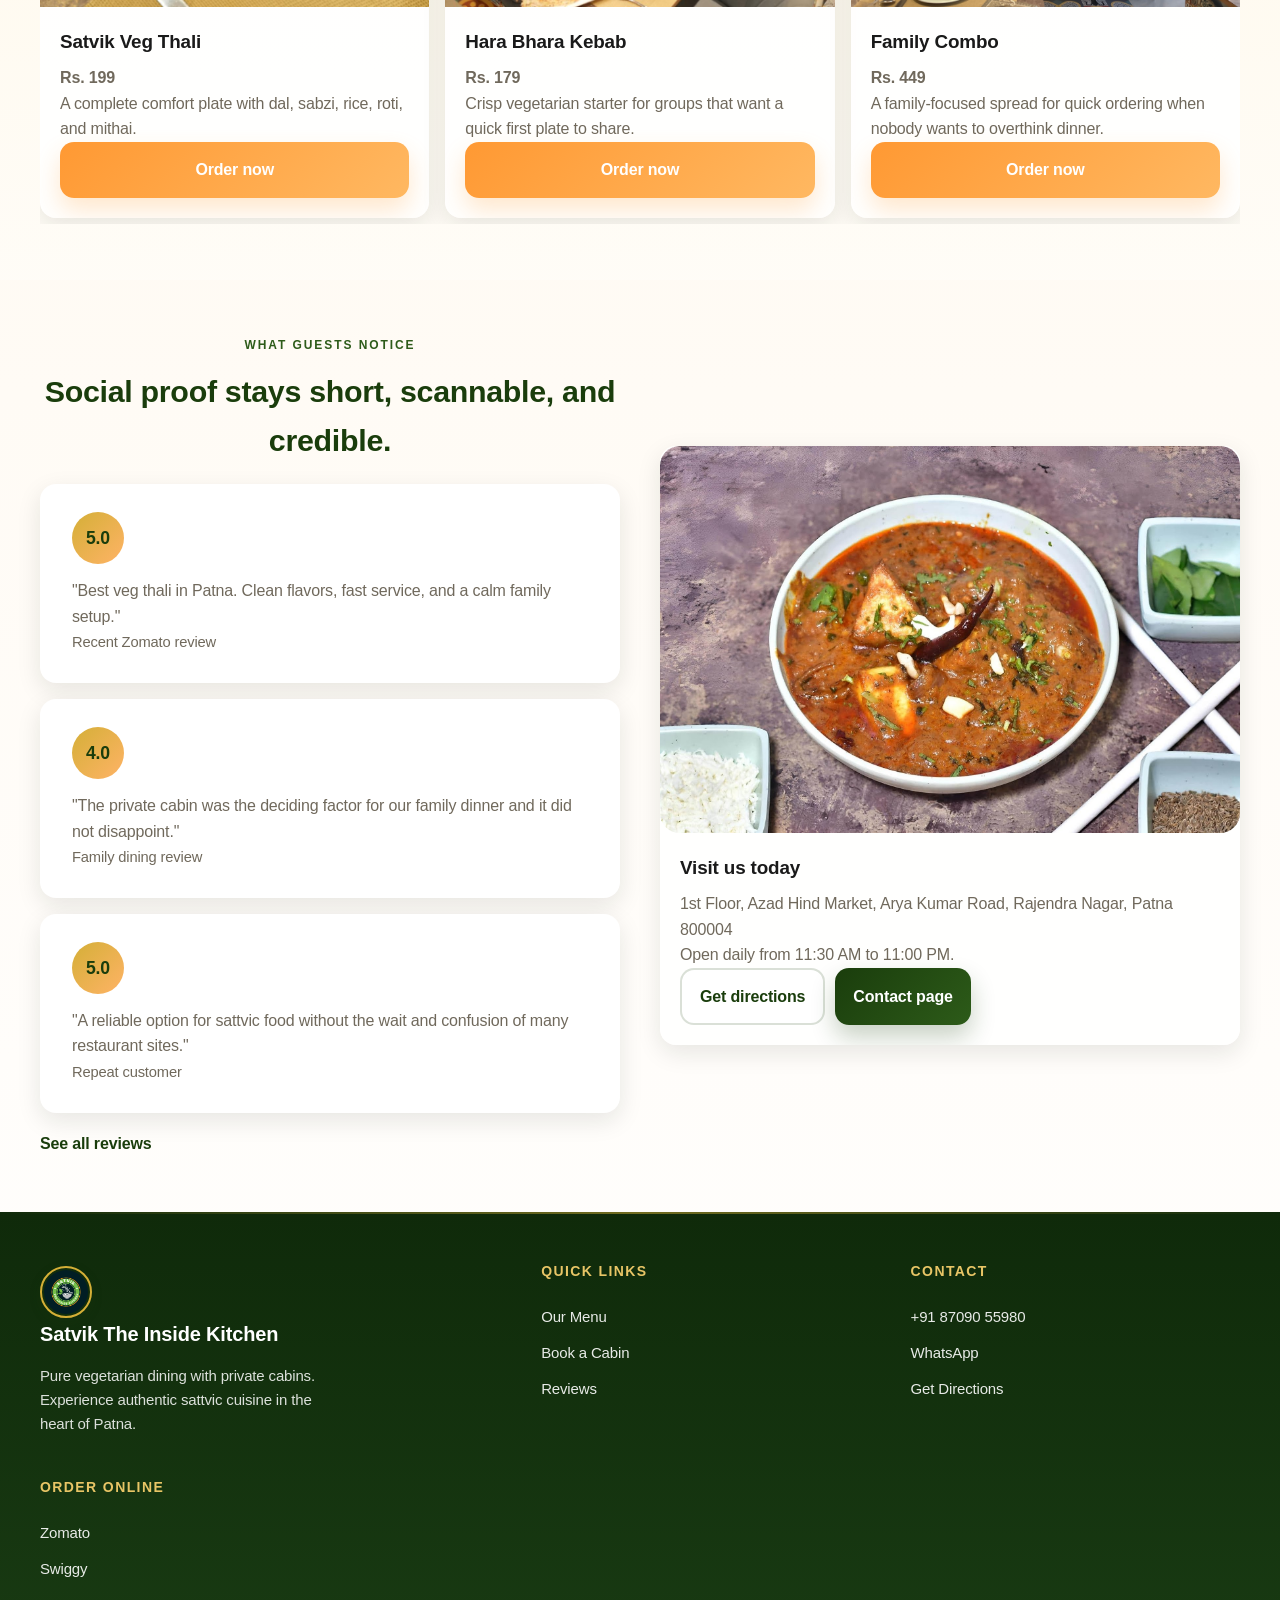
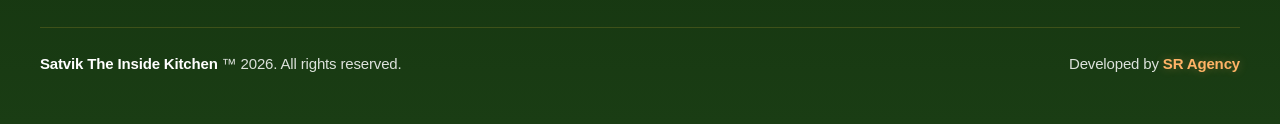
==== commit 1f858cc9: "fix the footer" ====
--- a/index.html
+++ b/index.html
@@ -20,7 +20,7 @@
       "@context": "https://schema.org",
       "@type": "Restaurant",
       "name": "Satvik The Inside Kitchen",
-      "image": "https://satvik.in/logo.jpg",
+      "image": "https://srmohitkr.github.io/logo.jpg",
       "address": {
         "@type": "PostalAddress",
         "streetAddress": "1st Floor, Azad Hind Market, Arya Kumar Road",
@@ -251,28 +251,38 @@
     </main>
 
     <footer class="site-footer">
-      <div class="container footer-grid">
-        <div>
-          <a class="brand brand-footer" href="index.html">
-            <img src="assets/img/logo.jpg" alt="" width="52" height="52">
-            <span class="brand-copy">
-              <strong>Satvik</strong>
-              <span>The Inside Kitchen</span>
-            </span>
-          </a>
-          <p>Pure vegetarian dining, private cabins, and direct actions designed for mobile visitors in Patna.</p>
-        </div>
-        <div>
-          <h2>Quick links</h2>
-          <a href="menu.html">Menu</a>
-          <a href="cabins.html">Book & Contact</a>
-          <a href="reviews.html">Reviews</a>
-        </div>
-        <div>
-          <h2>Reach us</h2>
-          <a href="tel:+918709055980">+91 87090 55980</a>
-          <a href="https://wa.me/918709055980?text=Hi%2C%20I%20want%20to%20contact%20Satvik%20The%20Inside%20Kitchen." target="_blank" rel="noreferrer">WhatsApp</a>
-          <a href="https://maps.app.goo.gl/a57dWRMNnk5Z7AGJ7" target="_blank" rel="noreferrer">Directions</a>
+      <div class="container">
+        <div class="footer-grid">
+          <div>
+            <a class="brand brand-footer" href="index.html">
+              <img src="assets/img/logo.jpg" alt="" width="48" height="48">
+              <div>
+                <h3>Satvik The Inside Kitchen</h3>
+              </div>
+            </a>
+            <p class="footer-description">Pure vegetarian dining with private cabins. Experience authentic sattvic cuisine in the heart of Patna.</p>
+          </div>
+          <div>
+            <h2>Quick Links</h2>
+            <a href="menu.html">Our Menu</a>
+            <a href="cabins.html">Book a Cabin</a>
+            <a href="reviews.html">Reviews</a>
+          </div>
+          <div>
+            <h2>Contact</h2>
+            <a href="tel:+918709055980">+91 87090 55980</a>
+            <a href="https://wa.me/918709055980" target="_blank" rel="noreferrer">WhatsApp</a>
+            <a href="https://maps.app.goo.gl/a57dWRMNnk5Z7AGJ7" target="_blank" rel="noreferrer">Get Directions</a>
+          </div>
+          <div>
+            <h2>Order Online</h2>
+            <a href="https://www.zomato.com/search?query=Satvik%20The%20Inside%20Kitchen%20Patna" target="_blank" rel="noreferrer">Zomato</a>
+            <a href="https://www.swiggy.com/search?query=Satvik%20The%20Inside%20Kitchen" target="_blank" rel="noreferrer">Swiggy</a>
+          </div>
+        </div>
+        <div class="footer-bottom">
+          <p class="footer-trademark"><strong>Satvik The Inside Kitchen</strong> &trade; 2026. All rights reserved.</p>
+          <p class="footer-developer">Developed by <span class="highlight">SR Agency</span></p>
         </div>
       </div>
     </footer>
--- a/assets/css/styles.css
+++ b/assets/css/styles.css
@@ -5,7 +5,9 @@
   --green-600: #3a6b22;
   --saffron-500: #ff9933;
   --saffron-400: #ffb366;
+  --gold-600: #b8941f;
   --gold-500: #d4af37;
+  --gold-400: #e8c566;
   --cream-100: #fff8e7;
   --stone-100: #f7f4ee;
   --stone-200: #ece5d8;
@@ -1006,29 +1008,134 @@
 }
 
 .site-footer {
-  padding: 28px 0 calc(var(--action-bar-height) + 28px);
-  background: linear-gradient(180deg, rgba(26, 61, 12, 0.96), rgba(16, 29, 9, 0.98));
-  color: var(--white);
+  padding: 48px 0 calc(80px + env(safe-area-inset-bottom, 0px));
+  background: linear-gradient(180deg, #0f2a0a 0%, #1a3d14 100%);
+  color: #fff8f0;
+  position: relative;
+}
+
+@media (min-width: 700px) {
+  .site-footer {
+    padding: 48px 0 48px;
+  }
+}
+
+.site-footer::before {
+  content: '';
+  position: absolute;
+  top: 0;
+  left: 0;
+  right: 0;
+  height: 2px;
+  background: linear-gradient(90deg, transparent, #d4af37, transparent);
+  opacity: 0.5;
 }
 
 .site-footer p,
 .site-footer a,
+.site-footer h2,
+.site-footer h3 {
+  margin: 0;
+}
+
 .site-footer h2 {
-  margin: 0;
-}
-
-.site-footer h2 {
-  margin-bottom: 10px;
-  font-size: 1rem;
-}
-
-.site-footer a,
+  margin-bottom: 16px;
+  font-size: 0.875rem;
+  font-weight: 600;
+  letter-spacing: 0.1em;
+  text-transform: uppercase;
+  color: #e8c566;
+}
+
+.site-footer h3 {
+  font-family: var(--font-serif);
+  font-size: 1.25rem;
+  font-weight: 600;
+  color: var(--white);
+  margin-bottom: 8px;
+}
+
+.site-footer a {
+  color: rgba(255, 255, 255, 0.9);
+  text-decoration: none;
+  font-size: 0.9375rem;
+  transition: all 0.2s ease;
+  display: block;
+  padding: 6px 0;
+}
+
+.site-footer a:hover {
+  color: var(--white);
+  transform: translateX(4px);
+}
+
 .site-footer p {
-  color: rgba(255, 255, 255, 0.78);
+  color: rgba(255, 255, 255, 0.85);
+  font-size: 0.9375rem;
+  line-height: 1.6;
 }
 
 .brand-footer {
-  margin-bottom: 14px;
+  margin-bottom: 16px;
+  display: flex;
+  align-items: center;
+  gap: 12px;
+}
+
+.brand-footer img {
+  border-radius: 50%;
+  border: 2px solid var(--gold-500);
+  padding: 2px;
+}
+
+.footer-description {
+  max-width: 280px;
+  margin-top: 12px;
+}
+
+.footer-bottom {
+  margin-top: 40px;
+  padding-top: 24px;
+  border-top: 1px solid rgba(212, 175, 55, 0.2);
+  display: flex;
+  flex-direction: column;
+  gap: 12px;
+  text-align: center;
+}
+
+.footer-trademark {
+  font-size: 0.875rem;
+  color: rgba(255, 255, 255, 0.8);
+}
+
+.footer-trademark strong {
+  color: var(--white);
+  font-weight: 600;
+}
+
+.footer-developer {
+  font-size: 0.8125rem;
+  color: rgba(255, 255, 255, 0.7);
+}
+
+.footer-developer .highlight {
+  color: #ffb366;
+  font-weight: 700;
+  text-shadow: 0 0 10px rgba(255, 179, 102, 0.3);
+}
+
+@media (min-width: 700px) {
+  .footer-grid {
+    grid-template-columns: 1.8fr 1fr 1fr 1fr;
+    gap: 40px;
+  }
+
+  .footer-bottom {
+    flex-direction: row;
+    justify-content: space-between;
+    align-items: center;
+    text-align: left;
+  }
 }
 
 .bottom-action-bar {
--- a/assets/css/styles.css
+++ b/assets/css/styles.css
@@ -5,7 +5,9 @@
   --green-600: #3a6b22;
   --saffron-500: #ff9933;
   --saffron-400: #ffb366;
+  --gold-600: #b8941f;
   --gold-500: #d4af37;
+  --gold-400: #e8c566;
   --cream-100: #fff8e7;
   --stone-100: #f7f4ee;
   --stone-200: #ece5d8;
@@ -1006,29 +1008,134 @@
 }
 
 .site-footer {
-  padding: 28px 0 calc(var(--action-bar-height) + 28px);
-  background: linear-gradient(180deg, rgba(26, 61, 12, 0.96), rgba(16, 29, 9, 0.98));
-  color: var(--white);
+  padding: 48px 0 calc(80px + env(safe-area-inset-bottom, 0px));
+  background: linear-gradient(180deg, #0f2a0a 0%, #1a3d14 100%);
+  color: #fff8f0;
+  position: relative;
+}
+
+@media (min-width: 700px) {
+  .site-footer {
+    padding: 48px 0 48px;
+  }
+}
+
+.site-footer::before {
+  content: '';
+  position: absolute;
+  top: 0;
+  left: 0;
+  right: 0;
+  height: 2px;
+  background: linear-gradient(90deg, transparent, #d4af37, transparent);
+  opacity: 0.5;
 }
 
 .site-footer p,
 .site-footer a,
+.site-footer h2,
+.site-footer h3 {
+  margin: 0;
+}
+
 .site-footer h2 {
-  margin: 0;
-}
-
-.site-footer h2 {
-  margin-bottom: 10px;
-  font-size: 1rem;
-}
-
-.site-footer a,
+  margin-bottom: 16px;
+  font-size: 0.875rem;
+  font-weight: 600;
+  letter-spacing: 0.1em;
+  text-transform: uppercase;
+  color: #e8c566;
+}
+
+.site-footer h3 {
+  font-family: var(--font-serif);
+  font-size: 1.25rem;
+  font-weight: 600;
+  color: var(--white);
+  margin-bottom: 8px;
+}
+
+.site-footer a {
+  color: rgba(255, 255, 255, 0.9);
+  text-decoration: none;
+  font-size: 0.9375rem;
+  transition: all 0.2s ease;
+  display: block;
+  padding: 6px 0;
+}
+
+.site-footer a:hover {
+  color: var(--white);
+  transform: translateX(4px);
+}
+
 .site-footer p {
-  color: rgba(255, 255, 255, 0.78);
+  color: rgba(255, 255, 255, 0.85);
+  font-size: 0.9375rem;
+  line-height: 1.6;
 }
 
 .brand-footer {
-  margin-bottom: 14px;
+  margin-bottom: 16px;
+  display: flex;
+  align-items: center;
+  gap: 12px;
+}
+
+.brand-footer img {
+  border-radius: 50%;
+  border: 2px solid var(--gold-500);
+  padding: 2px;
+}
+
+.footer-description {
+  max-width: 280px;
+  margin-top: 12px;
+}
+
+.footer-bottom {
+  margin-top: 40px;
+  padding-top: 24px;
+  border-top: 1px solid rgba(212, 175, 55, 0.2);
+  display: flex;
+  flex-direction: column;
+  gap: 12px;
+  text-align: center;
+}
+
+.footer-trademark {
+  font-size: 0.875rem;
+  color: rgba(255, 255, 255, 0.8);
+}
+
+.footer-trademark strong {
+  color: var(--white);
+  font-weight: 600;
+}
+
+.footer-developer {
+  font-size: 0.8125rem;
+  color: rgba(255, 255, 255, 0.7);
+}
+
+.footer-developer .highlight {
+  color: #ffb366;
+  font-weight: 700;
+  text-shadow: 0 0 10px rgba(255, 179, 102, 0.3);
+}
+
+@media (min-width: 700px) {
+  .footer-grid {
+    grid-template-columns: 1.8fr 1fr 1fr 1fr;
+    gap: 40px;
+  }
+
+  .footer-bottom {
+    flex-direction: row;
+    justify-content: space-between;
+    align-items: center;
+    text-align: left;
+  }
 }
 
 .bottom-action-bar {
